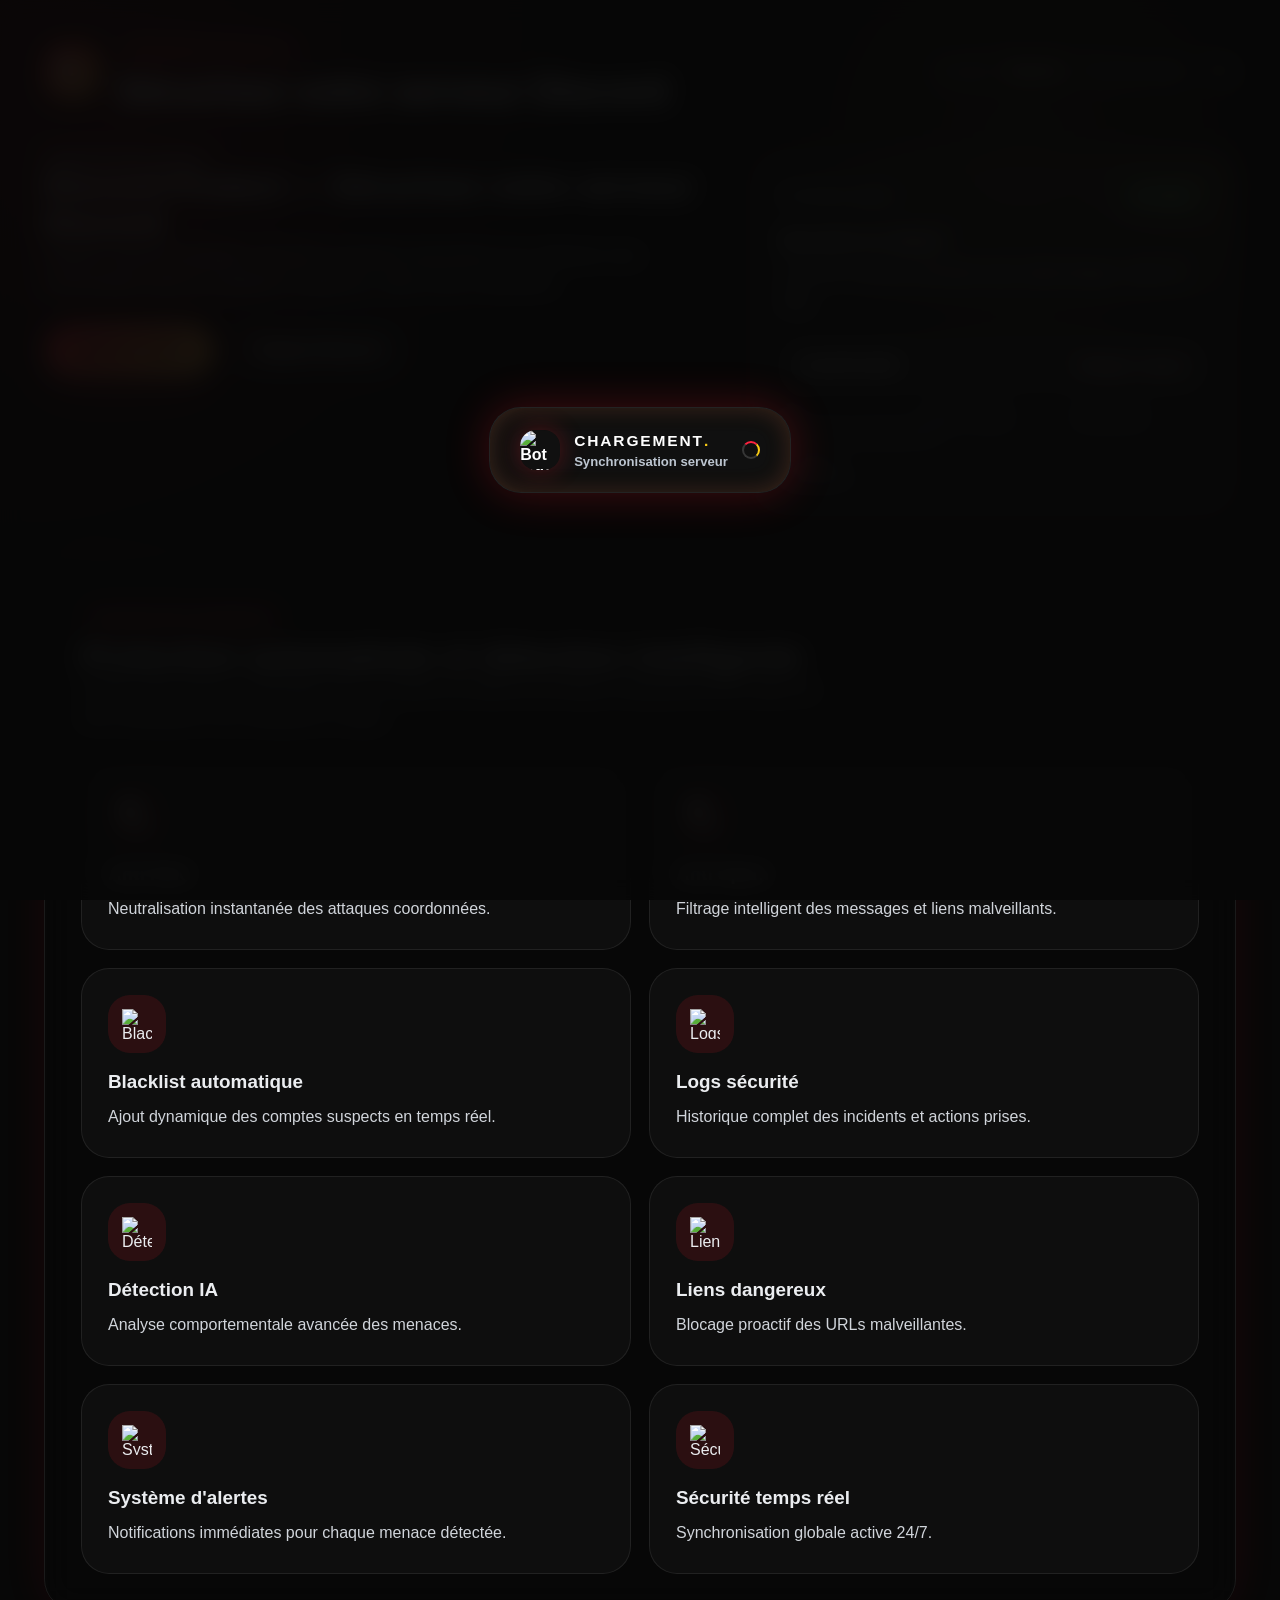
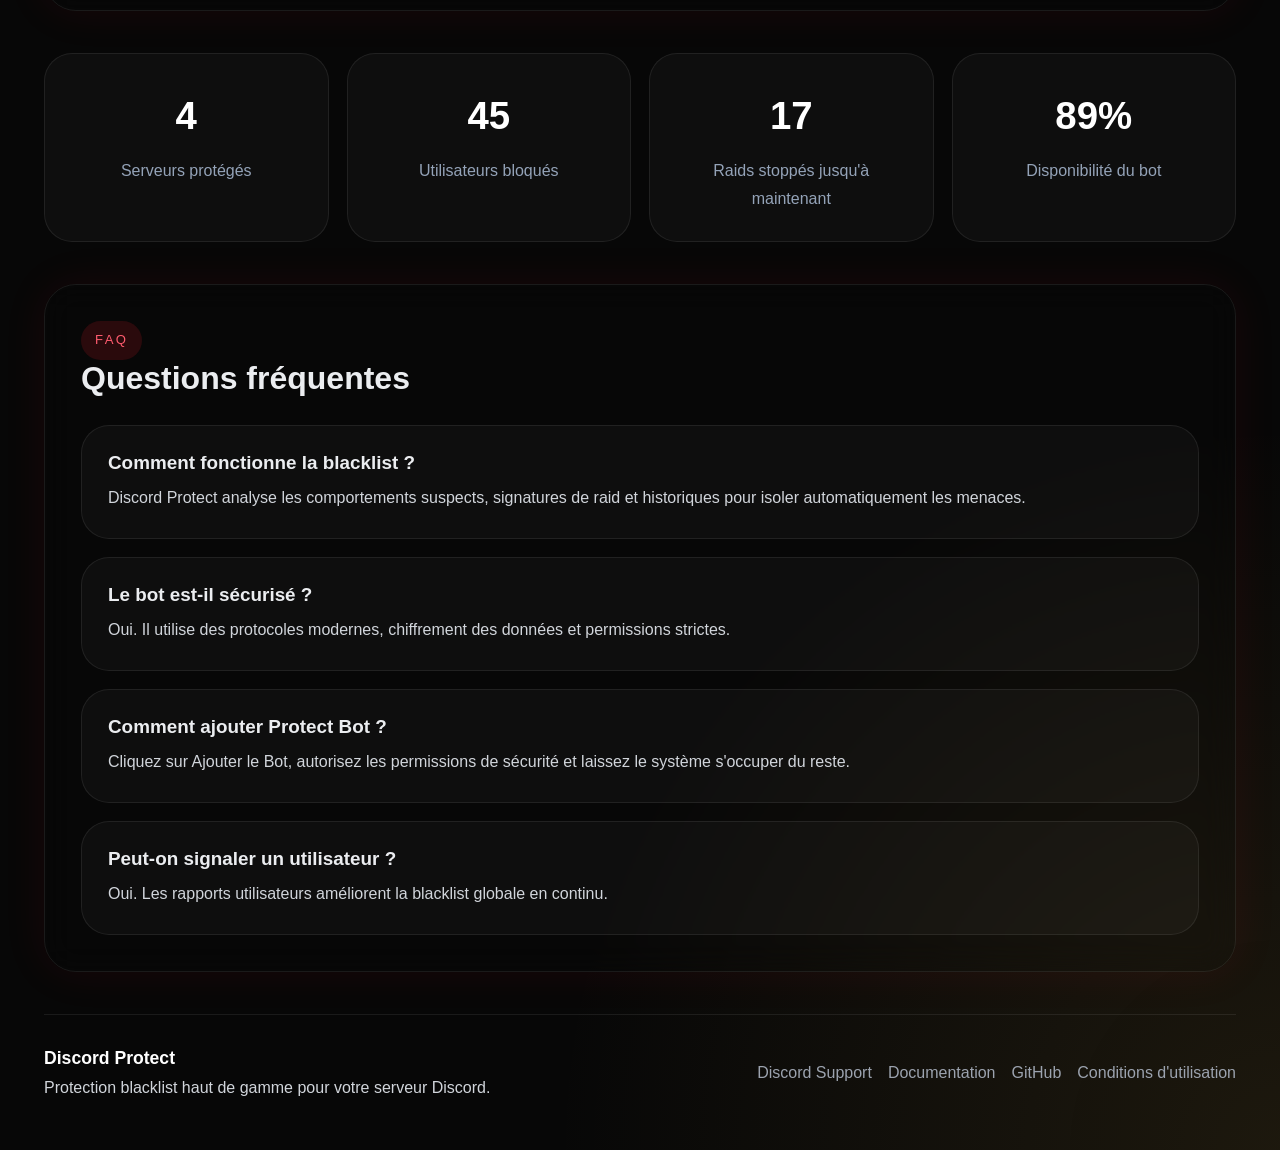
==== index.html @ 5f83d983 "Update index.html" ====
<!DOCTYPE html>
<html lang="fr">
  <head>
    <meta charset="UTF-8" />
    <meta name="viewport" content="width=device-width, initial-scale=1.0" />
    <title>Discord Protect — Sécurisez votre serveur Discord</title>
    <link rel="stylesheet" href="styles.css" />
  <meta name="description" content="Système avancé de blacklist, anti-raid et protection automatique pour défendre votre communauté contre les utilisateurs dangereux, raids et bots malveillants.">

    <!-- Embed Discord -->
    <meta property="og:title" content="Discord Protect — Sécurisez votre serveur Discord">

    <meta property="og:description" content="Système avancé de blacklist, anti-raid et protection automatique pour défendre votre communauté contre les utilisateurs dangereux, raids et bots malveillants.">

    <meta property="og:image" content="https://cdn.discordapp.com/app-icons/1486067182499790958/dffaebaec6ba3f3f93bf9853fc51e863.png?size=128">

    <meta property="og:url" content="https://bot471912-dot.github.io/discordProtect/">

    <meta property="og:type" content="website">

    <meta name="theme-color" content="#5865F2">

  </head>
  <body>
    <div class="page-loader" id="page-loader">
      <div class="loader-box">
        <div class="loader-effect"></div>
        <img src="https://cdn.discordapp.com/app-icons/1486067182499790958/dffaebaec6ba3f3f93bf9853fc51e863.png?size=128" alt="Bot logo" class="loader-logo" />
        <div class="loader-copy">
          <span class="loader-text">Chargement<span class="loader-dots">...</span></span>
          <span class="loader-subtitle">Initialisation des assets</span>
        </div>
        <span class="loader-spinner"></span>
      </div>
    </div>
    <div class="page-shell">
      <header class="site-header">
        <div class="brand">
          <div class="logo"><img src="https://cdn.discordapp.com/app-icons/1486067182499790958/dffaebaec6ba3f3f93bf9853fc51e863.png?size=128" alt="Bot icon" class="bot-logo" /></div>
          <div>
            <p class="eyebrow">Discord Protect</p>
            <h1>Sécurisez votre serveur Discord</h1>
          </div>
        </div>
        <nav class="nav-links">
          <a href="index.html">Accueil</a>
          <a href="blacklist.html" class="active">Blacklist</a>
          <a href="#features">Fonctionnalités</a>
          <a href="#faq">FAQ</a>
        </nav>
      </header>

      <main>
        <section class="hero">
          <div class="hero-copy">
            <span class="badge">Cybersécurité premium</span>
            <h2>Discord Protect — Sécurisez votre serveur Discord</h2>
            <p>Système avancé de blacklist, anti-raid et protection automatique pour défendre votre communauté contre les utilisateurs dangereux, raids et bots malveillants.</p>
            <div class="hero-actions">
              <a href="https://discord.com/oauth2/authorize?client_id=1486067182499790958&scope=applications.commands%20bot&permissions=8&redirect_uri=https%3A%2F%2Fbot471912-dot.github.io%2FdiscordProtect%2Findex&response_type=code" class="button button-primary">Ajouter le Bot</a>
              <a href="https://discord.gg/YDreV5cxR8" class="button button-secondary">Support Discord</a>
            </div>
          </div>
          <div class="hero-panel">
            <div class="panel-header">
              <span>Protection active</span>
              <span class="status online">En ligne</span>
            </div>
            <div class="panel-card">
              <h3>Blacklist en direct</h3>
              <p>Liste des menaces blockées avec statut danger, raison et date.</p>
              <div class="panel-entry">
                <span class="entry-name">DeltaPilot260</span>
                <span class="entry-status warning">Danger moyen</span>
              </div>
              <div class="panel-footer">
                <span>ID: 1447290974509469799</span>
                <span>Raid et spam</span>
                <span>16/05/2026</span>
                <span>Serveurs surveillés:1</span>
              </div>
            </div>
          </div>
        </section>

        <section id="features" class="section glass-section">
          <div class="section-header">
            <p class="eyebrow">Blacklist globale</p>
            <h2>Protection automatisée et détection intelligente</h2>
            <p>Gardez votre serveur invulnérable avec un système de défense qui bloque instantanément les raids, les bots malveillants et les utilisateurs à risque.</p>
          </div>
          <div class="feature-grid">
            <article class="feature-card">
              <div class="feature-icon"><img src="https://img.icons8.com/ios-filled/50/ffffff/shield.png" alt="Anti Raid" class="feature-icon-img" /></div>
              <h3>Anti Raid</h3>
              <p>Neutralisation instantanée des attaques coordonnées.</p>
            </article>
            <article class="feature-card">
              <div class="feature-icon"><img src="https://img.icons8.com/ios-filled/50/ffffff/cancel.png" alt="Anti Spam" class="feature-icon-img" /></div>
              <h3>Anti Spam</h3>
              <p>Filtrage intelligent des messages et liens malveillants.</p>
            </article>
            <article class="feature-card">
              <div class="feature-icon"><img src="https://img.icons8.com/ios-filled/50/ffffff/stack.png" alt="Blacklist automatique" class="feature-icon-img" /></div>
              <h3>Blacklist automatique</h3>
              <p>Ajout dynamique des comptes suspects en temps réel.</p>
            </article>
            <article class="feature-card">
              <div class="feature-icon"><img src="https://img.icons8.com/ios-filled/50/ffffff/combo-chart.png" alt="Logs sécurité" class="feature-icon-img" /></div>
              <h3>Logs sécurité</h3>
              <p>Historique complet des incidents et actions prises.</p>
            </article>
            <article class="feature-card">
              <div class="feature-icon"><img src="https://img.icons8.com/ios-filled/50/ffffff/artificial-intelligence.png" alt="Détection IA" class="feature-icon-img" /></div>
              <h3>Détection IA</h3>
              <p>Analyse comportementale avancée des menaces.</p>
            </article>
            <article class="feature-card">
              <div class="feature-icon"><img src="https://img.icons8.com/ios-filled/50/ffffff/link.png" alt="Liens dangereux" class="feature-icon-img" /></div>
              <h3>Liens dangereux</h3>
              <p>Blocage proactif des URLs malveillantes.</p>
            </article>
            <article class="feature-card">
              <div class="feature-icon"><img src="https://img.icons8.com/ios-filled/50/ffffff/alarm.png" alt="Système d'alertes" class="feature-icon-img" /></div>
              <h3>Système d'alertes</h3>
              <p>Notifications immédiates pour chaque menace détectée.</p>
            </article>
            <article class="feature-card">
              <div class="feature-icon"><img src="https://img.icons8.com/ios-filled/50/ffffff/clock.png" alt="Sécurité temps réel" class="feature-icon-img" /></div>
              <h3>Sécurité temps réel</h3>
              <p>Synchronisation globale active 24/7.</p>
            </article>
          </div>
        </section>

        <section id="stats" class="section stats-section">
          <div class="stat-card">
            <p class="stat-value">4</p>
            <p class="stat-label">Serveurs protégés</p>
          </div>
          <div class="stat-card">
            <p class="stat-value">45</p>
            <p class="stat-label">Utilisateurs bloqués</p>
          </div>
          <div class="stat-card">
            <p class="stat-value">17</p>
            <p class="stat-label">Raids stoppés jusqu'à maintenant</p>
          </div>
          <div class="stat-card">
            <p class="stat-value">89%</p>
            <p class="stat-label">Disponibilité du bot</p>
          </div>
        </section>

        <section id="faq" class="section glass-section faq-section">
          <div class="section-header">
            <p class="eyebrow">FAQ</p>
            <h2>Questions fréquentes</h2>
          </div>
          <div class="faq-grid">
            <article class="faq-card">
              <h3>Comment fonctionne la blacklist ?</h3>
              <p>Discord Protect analyse les comportements suspects, signatures de raid et historiques pour isoler automatiquement les menaces.</p>
            </article>
            <article class="faq-card">
              <h3>Le bot est-il sécurisé ?</h3>
              <p>Oui. Il utilise des protocoles modernes, chiffrement des données et permissions strictes.</p>
            </article>
            <article class="faq-card">
              <h3>Comment ajouter Protect Bot ?</h3>
              <p>Cliquez sur Ajouter le Bot, autorisez les permissions de sécurité et laissez le système s'occuper du reste.</p>
            </article>
            <article class="faq-card">
              <h3>Peut-on signaler un utilisateur ?</h3>
              <p>Oui. Les rapports utilisateurs améliorent la blacklist globale en continu.</p>
            </article>
          </div>
        </section>
      </main>

      <footer class="site-footer" id="support">
        <div>
          <p class="footer-brand">Discord Protect</p>
          <p>Protection blacklist haut de gamme pour votre serveur Discord.</p>
        </div>
        <div class="footer-links">
          <a href="#">Discord Support</a>
          <a href="#">Documentation</a>
          <a href="#">GitHub</a>
          <a href="#">Conditions d'utilisation</a>
        </div>
      </footer>
    </div>
    <script src="scripts.js"></script>
  </body>
</html>
---- styles.css ----
:root {
  color-scheme: dark;
  font-family: 'Inter', sans-serif;
  background: #070707;
  color: #ebedf0;
}

* {
  box-sizing: border-box;
}

html {
  scroll-behavior: smooth;
}

body {
  margin: 0;
  min-height: 100vh;
  background: radial-gradient(circle at top left, rgba(255, 31, 46, 0.16), transparent 20%), radial-gradient(circle at bottom right, rgba(225, 180, 75, 0.1), transparent 24%), #070707;
}

.page-loader {
  position: fixed;
  inset: 0;
  display: flex;
  align-items: center;
  justify-content: center;
  background: rgba(7, 7, 7, 0.92);
  backdrop-filter: blur(12px);
  z-index: 1000;
  opacity: 1;
  transition: opacity 0.3s ease;
}

.captcha-overlay {
  position: fixed;
  inset: 0;
  background: rgba(0, 0, 0, 0.7);
  display: none;
  align-items: center;
  justify-content: center;
  z-index: 1100;
}

.captcha-overlay.active {
  display: flex;
}

.captcha-box {
  width: min(92vw, 440px);
  background: rgba(10, 10, 12, 0.96);
  border: 1px solid rgba(255, 255, 255, 0.12);
  box-shadow: 0 0 80px rgba(255, 31, 46, 0.18);
  border-radius: 28px;
  padding: 28px;
  text-align: center;
}

.captcha-title {
  font-size: 1.3rem;
  font-weight: 800;
  margin-bottom: 12px;
  color: #ffffff;
}

.captcha-box p {
  color: #cbd5e1;
  margin-bottom: 24px;
}

.captcha-challenge {
  margin: 18px 0 16px;
  color: #e5e7eb;
  font-size: 1rem;
  line-height: 1.6;
  text-align: left;
}

.captcha-image-grid {
  display: grid;
  grid-template-columns: repeat(5, minmax(50px, 1fr));
  gap: 12px;
  margin-bottom: 20px;
}

.captcha-image-cell {
  min-height: 68px;
  border-radius: 18px;
  display: grid;
  place-items: center;
  background: radial-gradient(circle at top left, rgba(255, 255, 255, 0.14), rgba(255, 255, 255, 0.03));
  border: 1px solid rgba(255, 255, 255, 0.12);
  box-shadow: inset 0 0 18px rgba(255, 255, 255, 0.04), 0 14px 38px rgba(0, 0, 0, 0.18);
}

.captcha-digit-image {
  width: 68px;
  height: 68px;
  object-fit: contain;
  border-radius: 16px;
}

.captcha-input-row {
  display: grid;
  gap: 12px;
  margin-bottom: 16px;
}

#captcha-input {
  width: 100%;
  padding: 14px 16px;
  border-radius: 14px;
  border: 1px solid rgba(255, 255, 255, 0.16);
  background: rgba(255, 255, 255, 0.05);
  color: #ffffff;
  font-size: 0.96rem;
  outline: none;
  transition: border-color 0.2s ease, box-shadow 0.2s ease;
}

#captcha-input:focus {
  border-color: #ff223f;
  box-shadow: 0 0 0 4px rgba(255, 34, 63, 0.12);
}

.captcha-input-error {
  border-color: #ff4d6d !important;
}

.captcha-refresh {
  width: 100%;
  padding: 12px 16px;
  font-size: 0.95rem;
}

.captcha-error {
  display: none;
  color: #ffbaba;
  font-size: 0.92rem;
  margin-bottom: 10px;
  min-height: 20px;
}

.captcha-error.visible {
  display: block;
}

#captcha-submit,
#captcha-cancel {
  width: 100%;
  margin-top: 10px;
}

.page-loader.fade-out {
  opacity: 0;
  pointer-events: none;
}

.loader-box {
  position: relative;
  display: inline-flex;
  align-items: center;
  gap: 14px;
  padding: 22px 30px;
  border-radius: 32px;
  background: rgba(18, 18, 18, 0.94);
  border: 1px solid rgba(255, 255, 255, 0.08);
  box-shadow: 0 0 45px rgba(255, 31, 46, 0.24), inset 0 0 25px rgba(255, 31, 46, 0.08);
  color: #ffffff;
  font-weight: 700;
  overflow: hidden;
}

.loader-effect {
  position: absolute;
  inset: -6px;
  border-radius: 36px;
  box-shadow: 0 0 90px rgba(255, 31, 46, 0.25), inset 0 0 30px rgba(225, 180, 75, 0.18);
  animation: glowPulse 2.8s ease-in-out infinite;
}

.loader-logo {
  width: 40px;
  height: 40px;
  border-radius: 16px;
  object-fit: cover;
  box-shadow: 0 0 24px rgba(255, 31, 46, 0.28);
  position: relative;
  z-index: 1;
}

.loader-copy {
  display: flex;
  flex-direction: column;
  gap: 4px;
  position: relative;
  z-index: 1;
}

.loader-text {
  font-size: 0.97rem;
  letter-spacing: 0.12em;
  text-transform: uppercase;
}

.loader-dots {
  color: #facc15;
  font-weight: 800;
}

.loader-subtitle {
  font-size: 0.82rem;
  color: #cbd5e1;
  opacity: 0.92;
}

.loader-spinner {
  width: 18px;
  height: 18px;
  border: 2px solid rgba(255, 255, 255, 0.16);
  border-top-color: #ff223f;
  border-right-color: #facc15;
  border-radius: 50%;
  animation: spin 1s linear infinite;
  position: relative;
  z-index: 1;
}

@keyframes glowPulse {
  0%, 100% {
    transform: scale(1);
    opacity: 0.9;
  }
  50% {
    transform: scale(1.03);
    opacity: 1;
  }
}

@keyframes spin {
  to {
    transform: rotate(360deg);
  }
}

body::before {
  content: '';
  position: fixed;
  inset: 0;
  background-image: radial-gradient(circle at 10% 20%, rgba(255, 31, 46, 0.15), transparent 18%), radial-gradient(circle at 80% 15%, rgba(225, 180, 75, 0.12), transparent 20%);
  pointer-events: none;
}

.page-shell {
  position: relative;
  z-index: 1;
  max-width: 1240px;
  margin: 0 auto;
  padding: 32px 24px 48px;
}

.page-shell.locked {
  visibility: hidden;
  opacity: 0;
  pointer-events: none;
}

.site-header,
.site-footer {
  display: flex;
  flex-wrap: wrap;
  align-items: center;
  justify-content: space-between;
  gap: 18px;
}

.site-header {
  margin-bottom: 40px;
}

.brand {
  display: flex;
  align-items: center;
  gap: 16px;
}

.logo {
  width: 56px;
  height: 56px;
  border-radius: 22px;
  display: grid;
  place-items: center;
  background: linear-gradient(135deg, rgba(255, 31, 46, 0.9), rgba(225, 180, 75, 0.9));
}

.bot-logo {
  width: 30px;
  height: 30px;
}

.eyebrow {
  display: inline-flex;
  padding: 8px 14px;
  border-radius: 999px;
  background: rgba(255, 31, 46, 0.14);
  color: #ff5c6f;
  font-size: 0.82rem;
  letter-spacing: 0.18em;
  text-transform: uppercase;
}

h1,
h2,
h3,
p {
  margin: 0;
}

h1 {
  font-size: clamp(2rem, 3vw, 3.6rem);
  line-height: 1.02;
  letter-spacing: -0.03em;
}

h2 {
  font-size: clamp(1.8rem, 2.5vw, 2.8rem);
}

p {
  color: #d1d5db;
  line-height: 1.75;
}

.nav-links {
  display: flex;
  flex-wrap: wrap;
  gap: 16px;
  align-items: center;
}

.nav-links a {
  color: #9ca3af;
  text-decoration: none;
  transition: color 0.2s ease;
}

.nav-links a:hover,
.nav-links a.active {
  color: #ffffff;
}

.hero {
  display: grid;
  grid-template-columns: 1.4fr 1fr;
  gap: 28px;
  align-items: start;
  margin-bottom: 48px;
}

.hero-copy p {
  max-width: 620px;
}

.hero-actions {
  display: flex;
  flex-wrap: wrap;
  gap: 16px;
  margin-top: 26px;
}

.button {
  display: inline-flex;
  align-items: center;
  justify-content: center;
  min-width: 170px;
  padding: 16px 24px;
  border-radius: 999px;
  font-weight: 700;
  text-decoration: none;
  transition: transform 0.2s ease, box-shadow 0.2s ease, background-color 0.2s ease;
}

.button:hover {
  transform: translateY(-2px);
}

.button-primary {
  background: linear-gradient(135deg, #ff223f, #e1b44b);
  color: #070707;
  box-shadow: 0 20px 40px rgba(255, 31, 46, 0.22);
}

.button-secondary {
  border: 1px solid rgba(255, 255, 255, 0.14);
  background: rgba(255, 255, 255, 0.05);
  color: #ffffff;
}

.hero-panel {
  background: rgba(255, 255, 255, 0.05);
  border: 1px solid rgba(255, 31, 46, 0.22);
  border-radius: 32px;
  padding: 28px;
  backdrop-filter: blur(14px);
  position: relative;
  overflow: hidden;
}

.hero-panel::before {
  content: '';
  position: absolute;
  inset: 0;
  background: radial-gradient(circle at top right, rgba(225, 180, 75, 0.15), transparent 28%);
  pointer-events: none;
}

.panel-header {
  display: flex;
  justify-content: space-between;
  align-items: center;
  color: #cbd5e1;
  margin-bottom: 18px;
  font-size: 0.95rem;
}

.status {
  padding: 8px 14px;
  border-radius: 999px;
  font-weight: 700;
}

.status.online {
  background: rgba(34, 197, 94, 0.18);
  color: #a7f3d0;
}

.panel-card {
  position: relative;
  z-index: 1;
}

.panel-card h3 {
  font-size: 1.2rem;
  margin-bottom: 8px;
}

.panel-card p {
  margin-bottom: 22px;
}

.panel-entry {
  display: flex;
  justify-content: space-between;
  align-items: center;
  gap: 12px;
  background: rgba(255, 255, 255, 0.04);
  border: 1px solid rgba(255, 255, 255, 0.08);
  border-radius: 24px;
  padding: 18px;
  margin-bottom: 16px;
}

.entry-name {
  font-weight: 700;
  color: #fff;
}

.entry-status {
  color: #ffccd5;
  font-weight: 700;
}

.entry-status.danger {
  color: #ff4d6d;
}

.panel-footer {
  display: grid;
  grid-template-columns: repeat(3, minmax(0, 1fr));
  gap: 12px;
  font-size: 0.92rem;
  color: #9ca3af;
}

.section {
  margin-bottom: 42px;
}

.refresh-row {
  display: flex;
  flex-wrap: wrap;
  align-items: center;
  justify-content: space-between;
  gap: 14px;
  margin-top: 18px;
  margin-bottom: 22px;
}

.refresh-button {
  display: inline-flex;
  align-items: center;
  gap: 10px;
  padding: 12px 20px;
  border-radius: 999px;
  border: 1px solid rgba(255, 255, 255, 0.14);
  background: rgba(255, 255, 255, 0.06);
  color: #ffffff;
  font-weight: 700;
  cursor: pointer;
  transition: transform 0.2s ease, border-color 0.2s ease, box-shadow 0.2s ease;
}

.refresh-button:hover {
  transform: translateY(-2px);
  border-color: rgba(255, 31, 46, 0.45);
  box-shadow: 0 16px 38px rgba(255, 31, 46, 0.14);
}

.refresh-icon {
  width: 18px;
  height: 18px;
  border: 2px solid transparent;
  border-top-color: #ff223f;
  border-right-color: #facc15;
  border-radius: 50%;
  animation: spin 1.2s linear infinite;
}

.update-meta {
  color: #cbd5e1;
  font-size: 0.94rem;
}

.row-removing {
  background: rgba(255, 31, 46, 0.08);
}

.trace-hidden {
  opacity: 0;
  transform: translateX(-12px);
  transition: opacity 0.3s ease, transform 0.3s ease;
}

@keyframes spin {
  to {
    transform: rotate(360deg);
  }
}

.glass-section {
  border: 1px solid rgba(255, 255, 255, 0.08);
  box-shadow: 0 0 45px rgba(255, 31, 46, 0.08);
  border-radius: 32px;
  padding: 36px;
  backdrop-filter: blur(16px);
}

.section-header {
  max-width: 760px;
  margin-bottom: 28px;
}

.feature-grid,
.faq-grid {
  display: grid;
  gap: 18px;
}

.feature-grid {
  grid-template-columns: repeat(2, minmax(0, 1fr));
}

.feature-card,
.faq-card {
  background: rgba(255, 255, 255, 0.03);
  border: 1px solid rgba(255, 255, 255, 0.08);
  border-radius: 28px;
  padding: 26px;
  transition: transform 0.2s ease, border-color 0.2s ease;
}

.feature-card:hover,
.faq-card:hover {
  transform: translateY(-4px);
  border-color: rgba(255, 31, 46, 0.4);
}

.feature-icon {
  width: 58px;
  height: 58px;
  border-radius: 22px;
  display: grid;
  place-items: center;
  margin-bottom: 18px;
  background: rgba(255, 31, 46, 0.12);
}

.feature-icon-img {
  width: 30px;
  height: 30px;
}

.feature-card h3,
.faq-card h3 {
  font-size: 1.18rem;
  margin-bottom: 10px;
}

.stats-section {
  display: grid;
  grid-template-columns: repeat(4, minmax(0, 1fr));
  gap: 18px;
}

.stat-card {
  background: rgba(255, 255, 255, 0.03);
  border: 1px solid rgba(255, 255, 255, 0.08);
  border-radius: 28px;
  padding: 28px;
  text-align: center;
}

.stat-value {
  font-size: 2.4rem;
  font-weight: 800;
  margin-bottom: 8px;
  color: #fff;
}

.stat-label {
  color: #94a3b8;
}

.table-shell {
  overflow-x: auto;
  border-radius: 28px;
  box-shadow: inset 0 0 0 1px rgba(255, 255, 255, 0.05);
}

table {
  width: 100%;
  border-collapse: collapse;
  min-width: 720px;
}

thead th {
  padding: 18px 16px;
  text-align: left;
  color: #cbd5e1;
  font-size: 0.9rem;
  border-bottom: 1px solid rgba(255, 255, 255, 0.08);
}

tbody tr {
  transition: background-color 0.2s ease;
}

tbody tr:hover {
  background: rgba(255, 255, 255, 0.04);
}

tbody td {
  padding: 18px 16px;
  color: #d9e2ec;
}

td.danger {
  color: #ff6b81;
  font-weight: 700;
}

td.blocked {
  color: #facc15;
  font-weight: 700;
}

td.warning {
  color: #38bdf8;
  font-weight: 700;
}

.site-footer {
  border-top: 1px solid rgba(255, 255, 255, 0.08);
  padding-top: 28px;
}

.footer-brand {
  font-weight: 700;
  font-size: 1.1rem;
  color: #fff;
}

.footer-links {
  display: flex;
  flex-wrap: wrap;
  gap: 16px;
}

.footer-links a {
  color: #9ca3af;
  text-decoration: none;
}

.footer-links a:hover {
  color: #fff;
}

@media (max-width: 992px) {
  .hero {
    grid-template-columns: 1fr;
  }

  .stats-section {
    grid-template-columns: 1fr 1fr;
  }
}

@media (max-width: 720px) {
  .page-shell {
    padding: 24px 16px 32px;
  }

  .nav-links {
    justify-content: flex-start;
  }

  .hero-actions {
    flex-direction: column;
  }

  .feature-grid,
  .faq-grid,
  .stats-section {
    grid-template-columns: 1fr;
  }

  .panel-footer,
  .hero-panel {
    display: block;
  }

  .panel-footer {
    grid-template-columns: 1fr;
  }
}
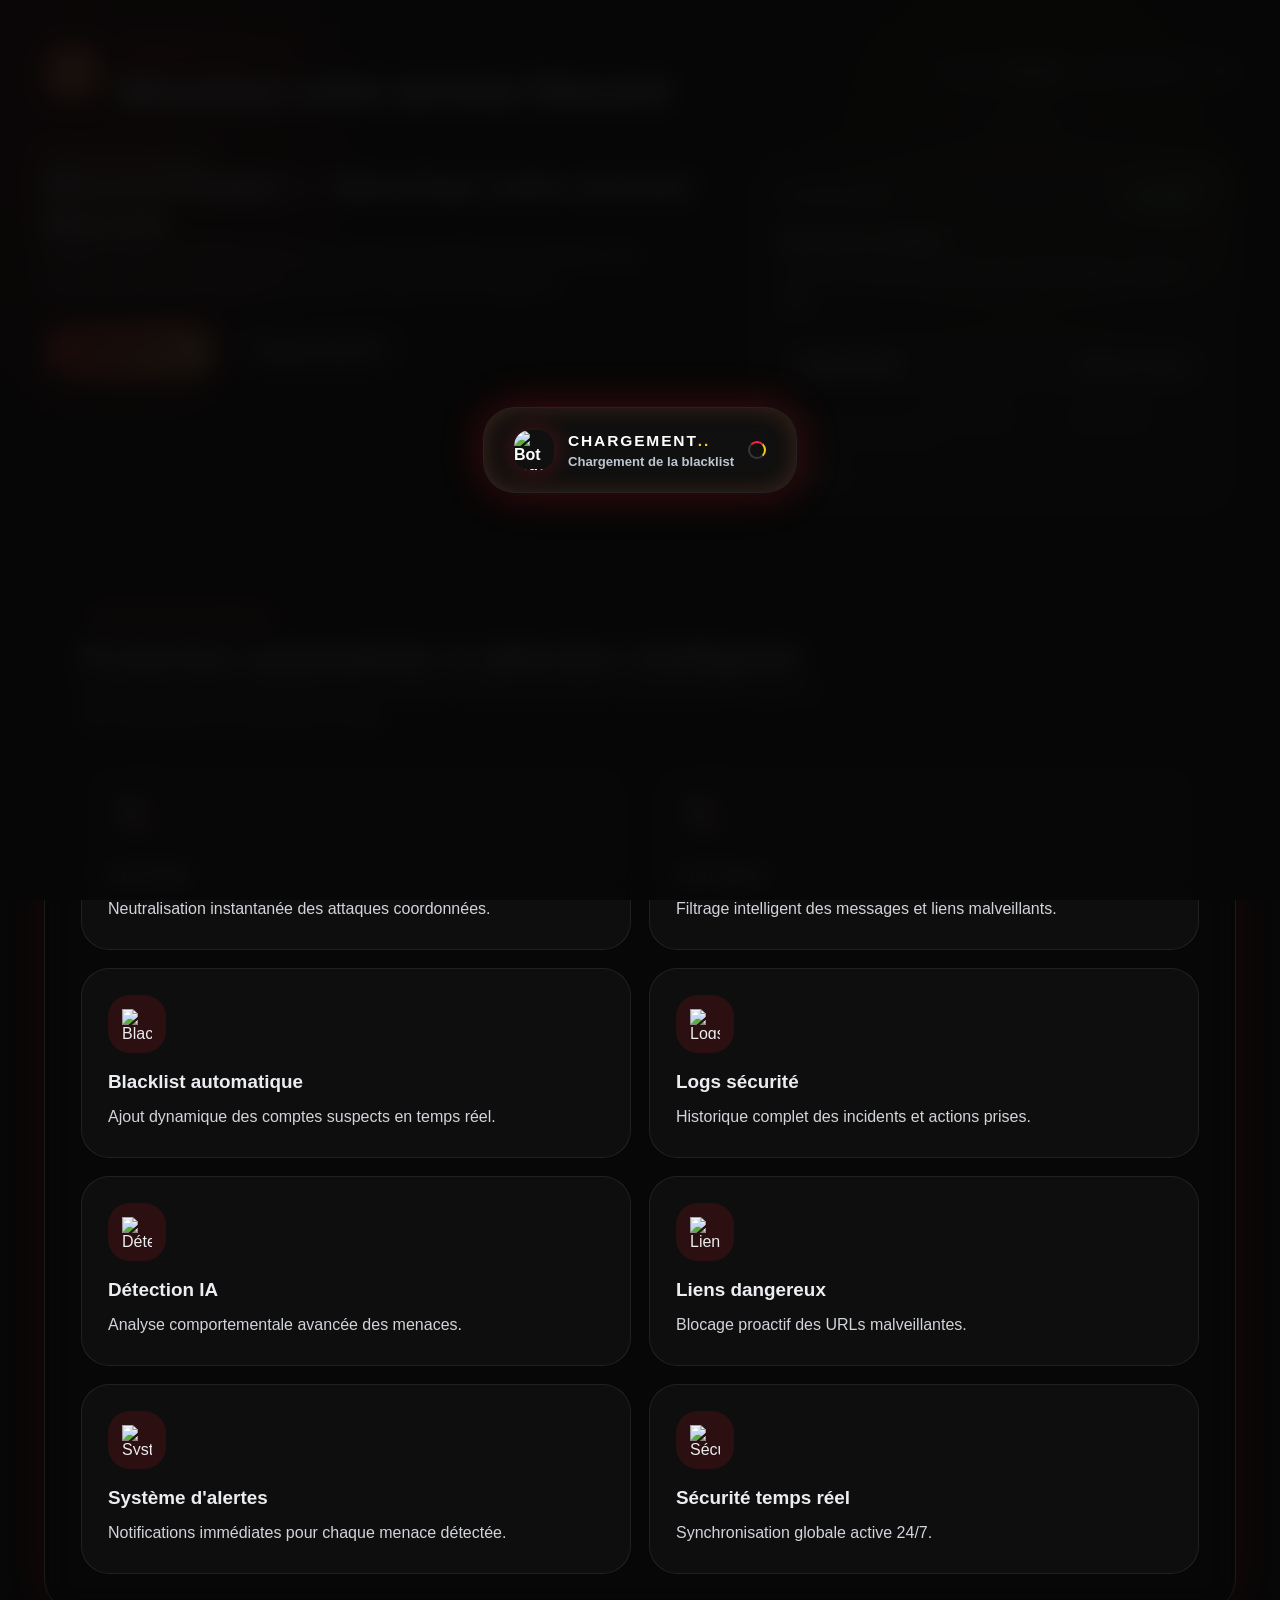
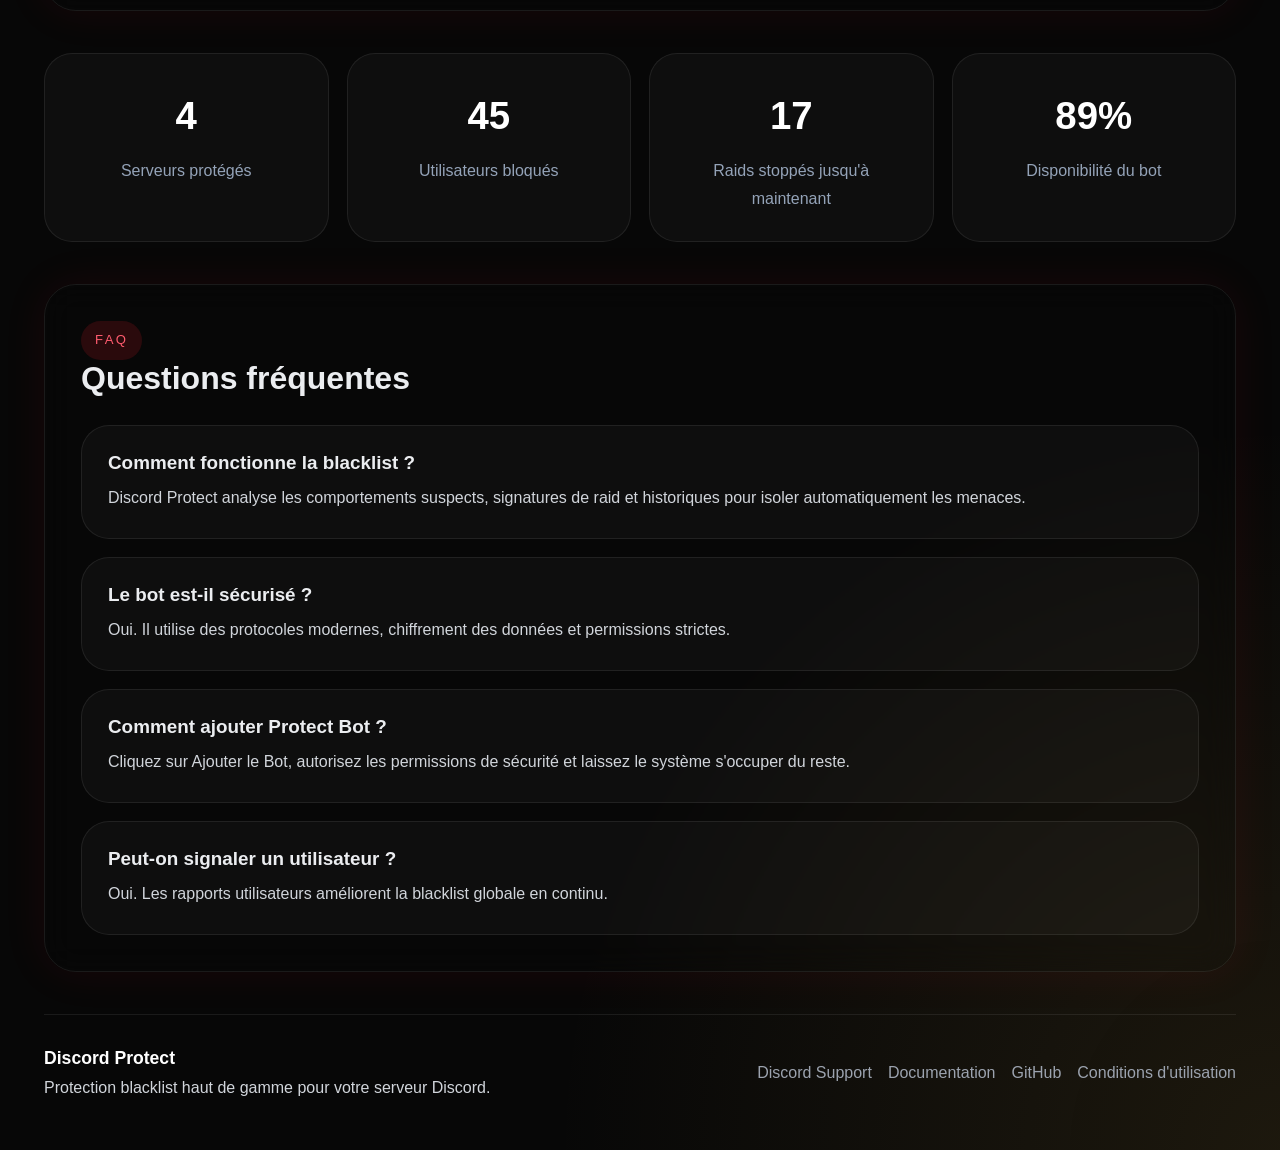
==== commit 126313d1: "Update index.html" ====
--- a/index.html
+++ b/index.html
@@ -187,7 +187,7 @@
           <a href="#">Discord Support</a>
           <a href="#">Documentation</a>
           <a href="#">GitHub</a>
-          <a href="#">Conditions d'utilisation</a>
+          <a href="./Conditions d'utilisation.html">Conditions d'utilisation</a>
         </div>
       </footer>
     </div>
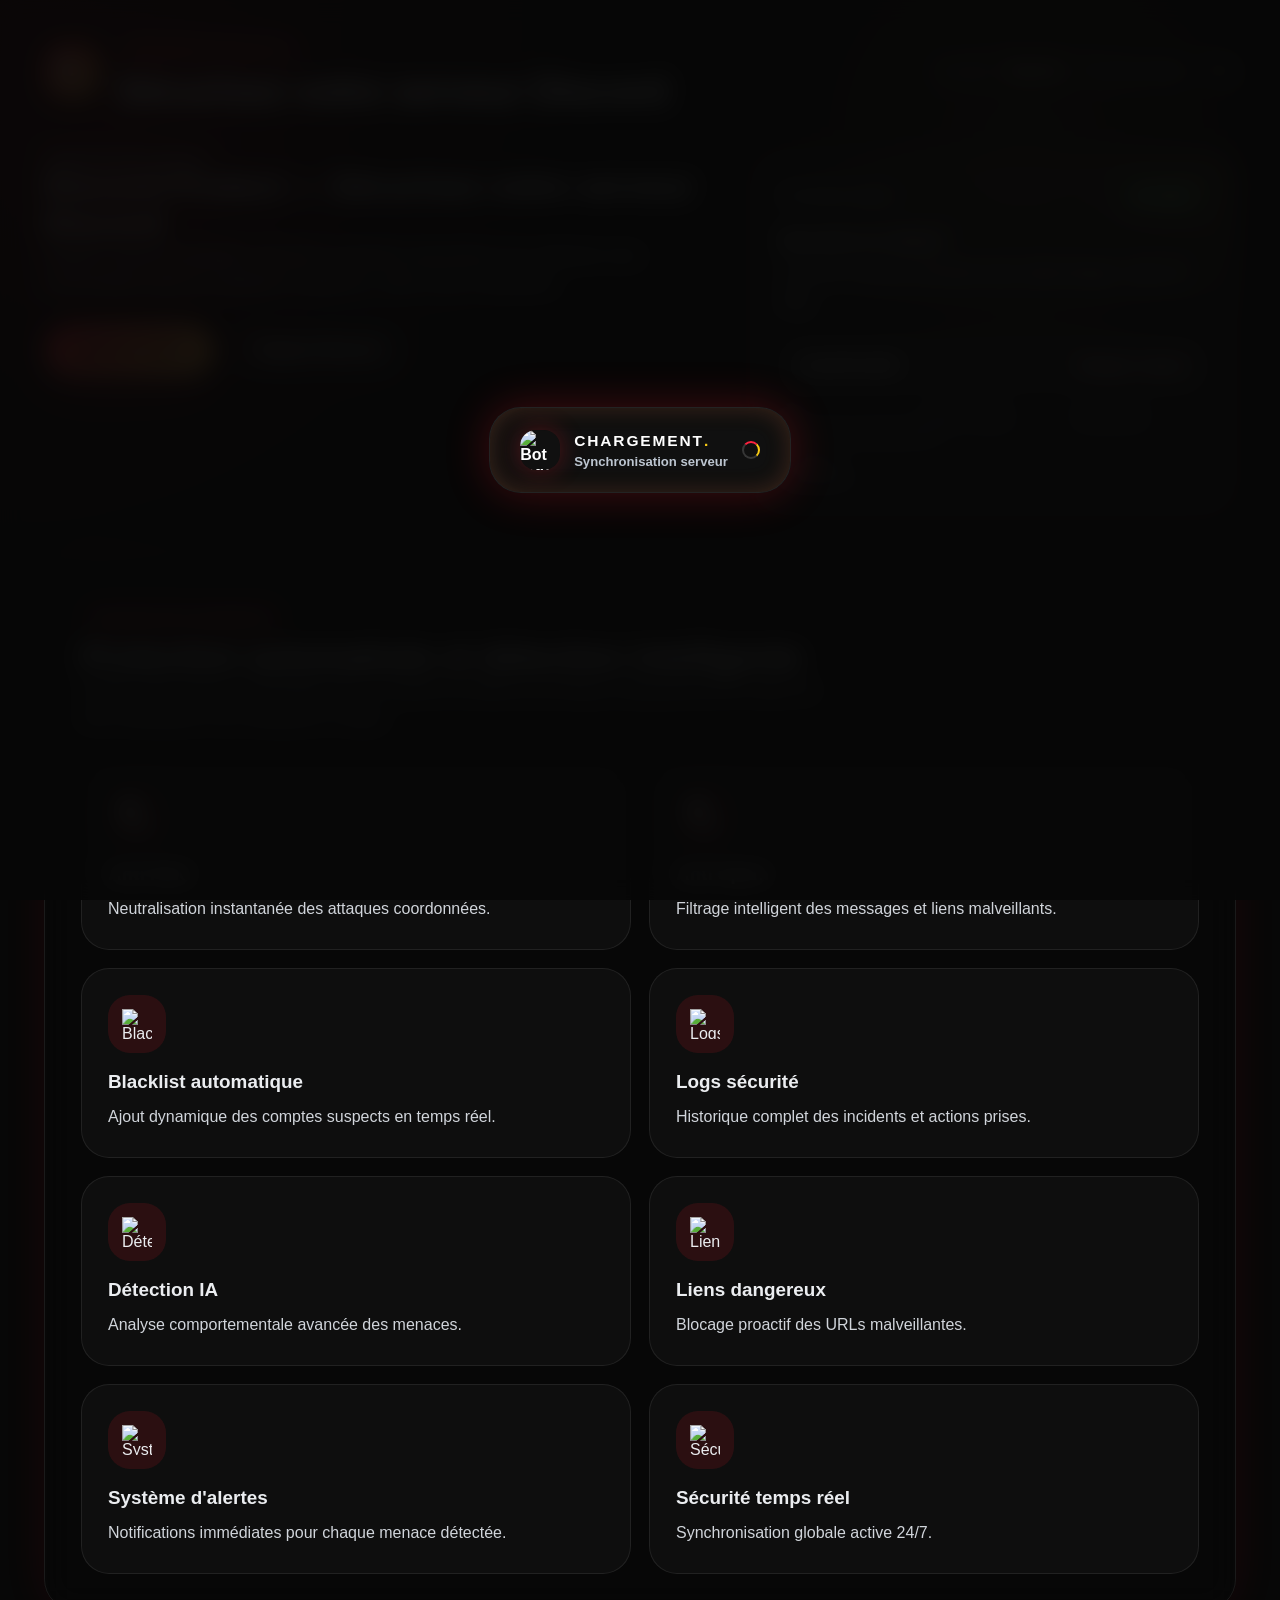
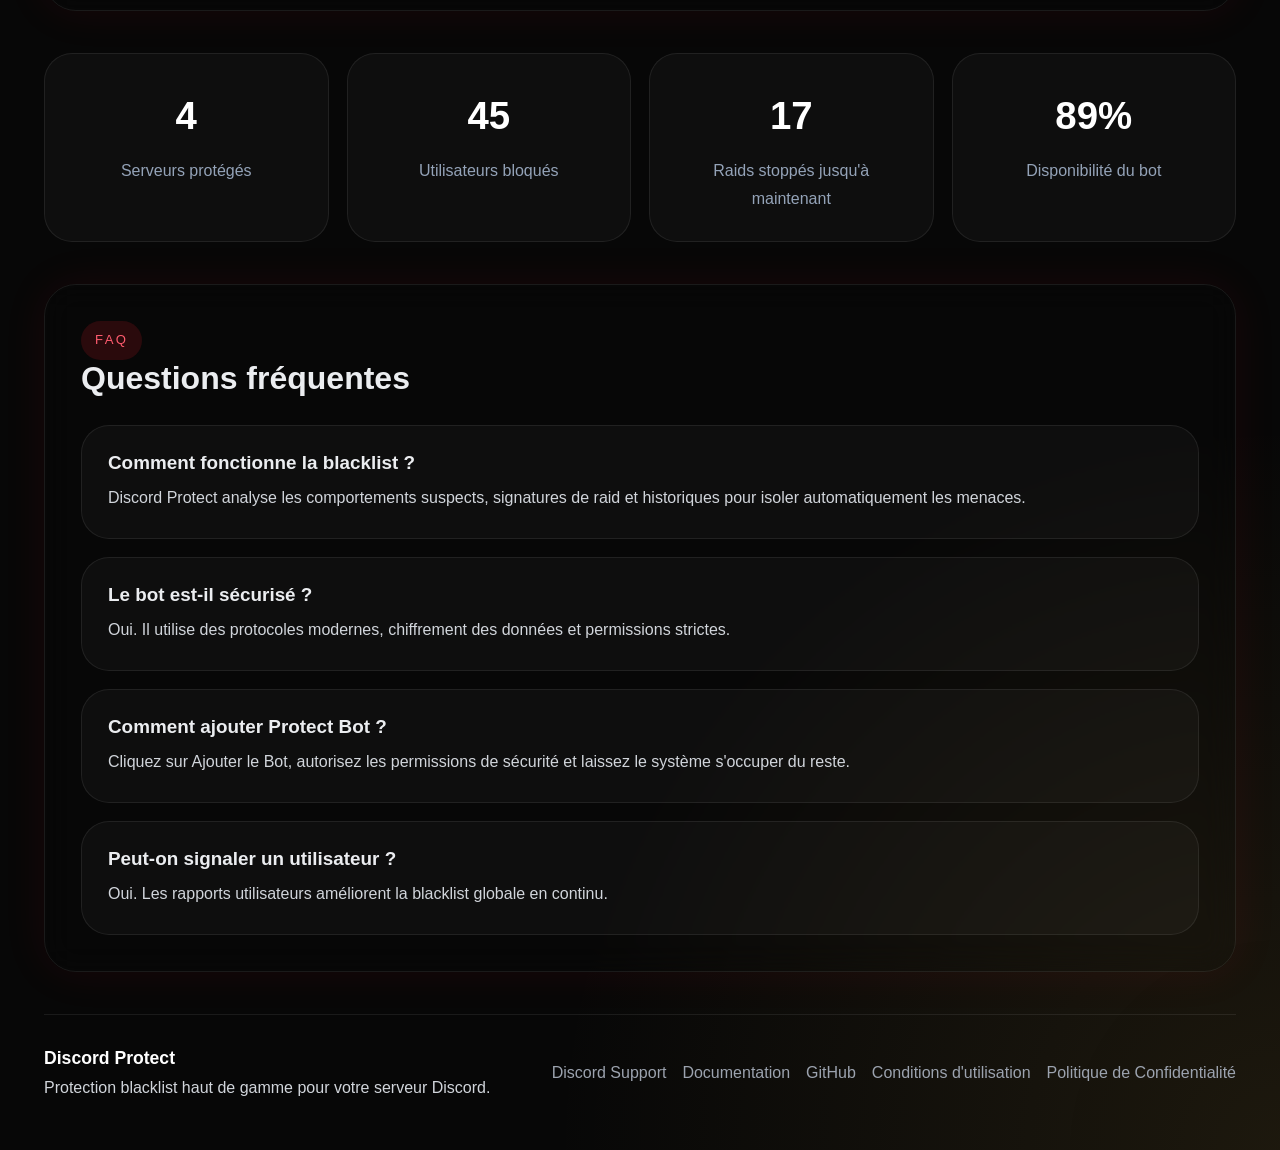
==== commit fd0f3796: "Update index.html" ====
--- a/index.html
+++ b/index.html
@@ -188,6 +188,7 @@
           <a href="#">Documentation</a>
           <a href="#">GitHub</a>
           <a href="./Conditions d'utilisation.html">Conditions d'utilisation</a>
+          <a href="./Politique de Confidentialité.html">Politique de Confidentialité</a>
         </div>
       </footer>
     </div>
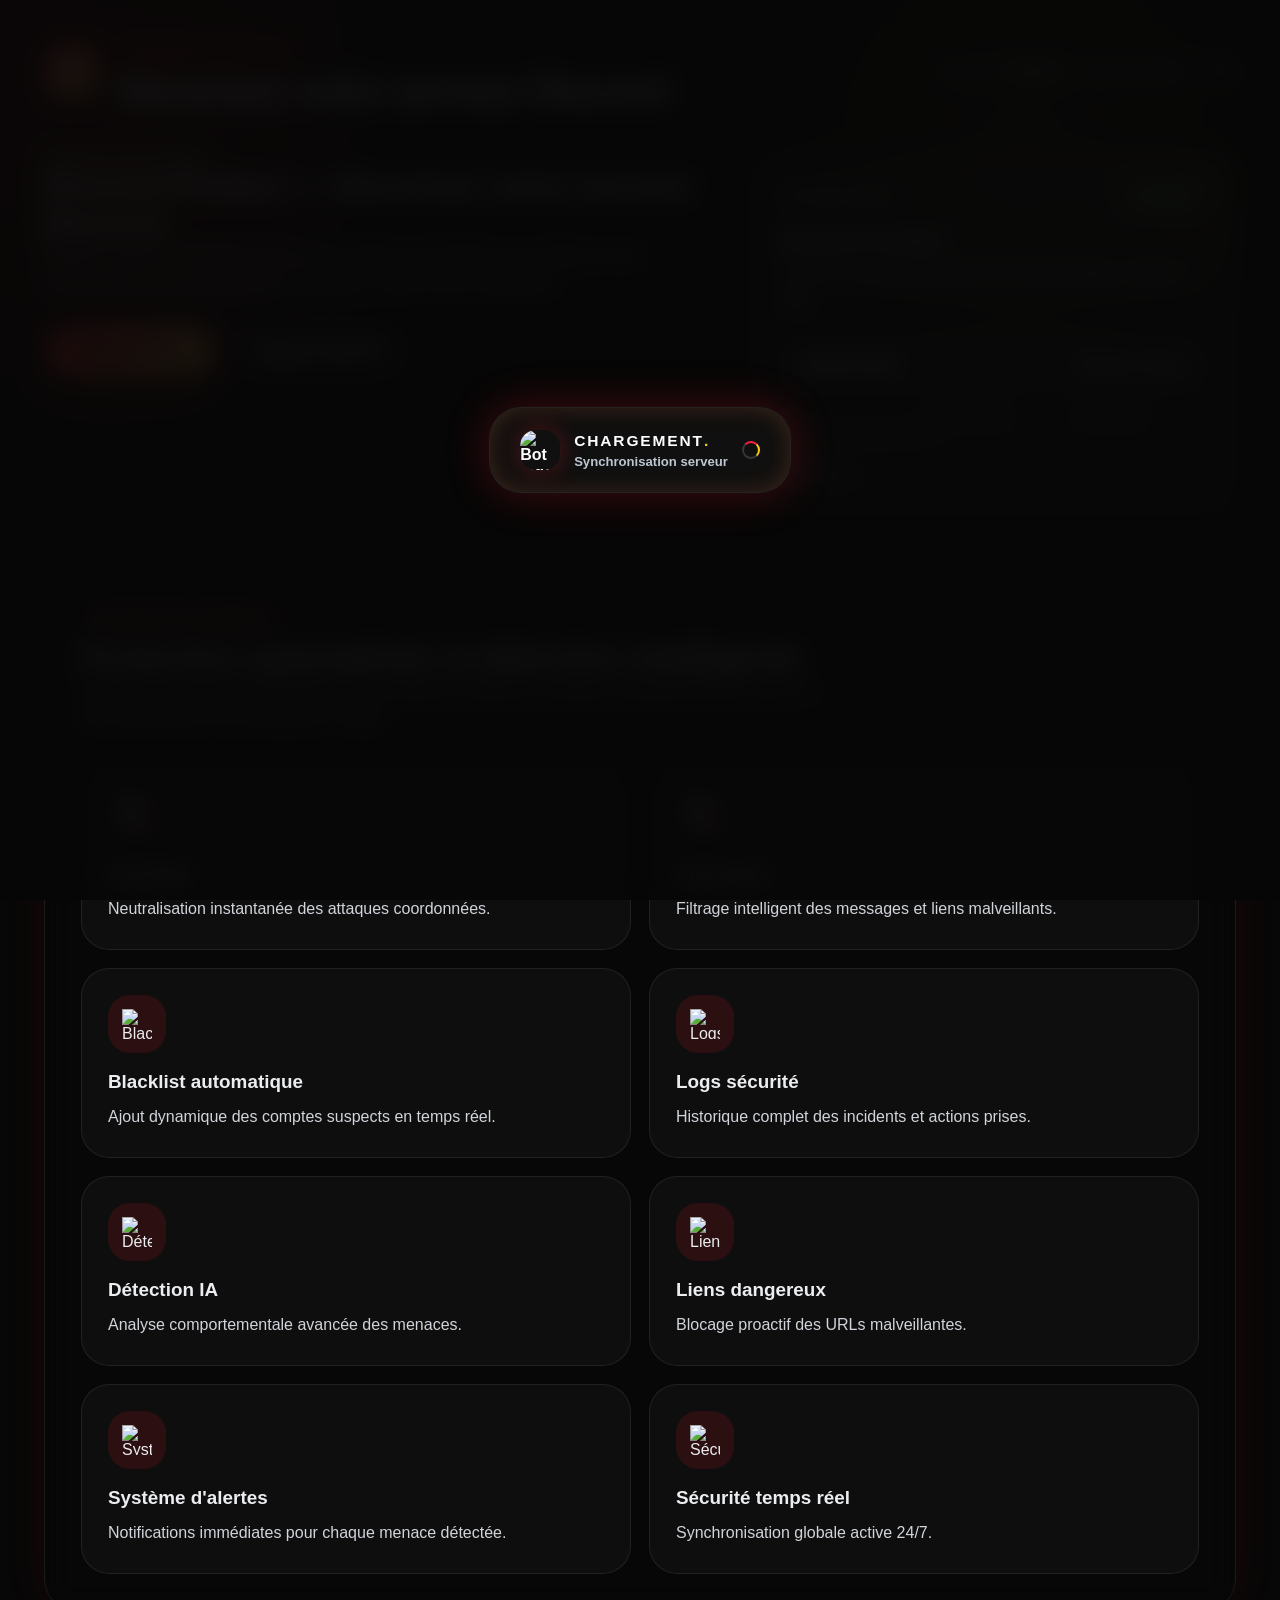
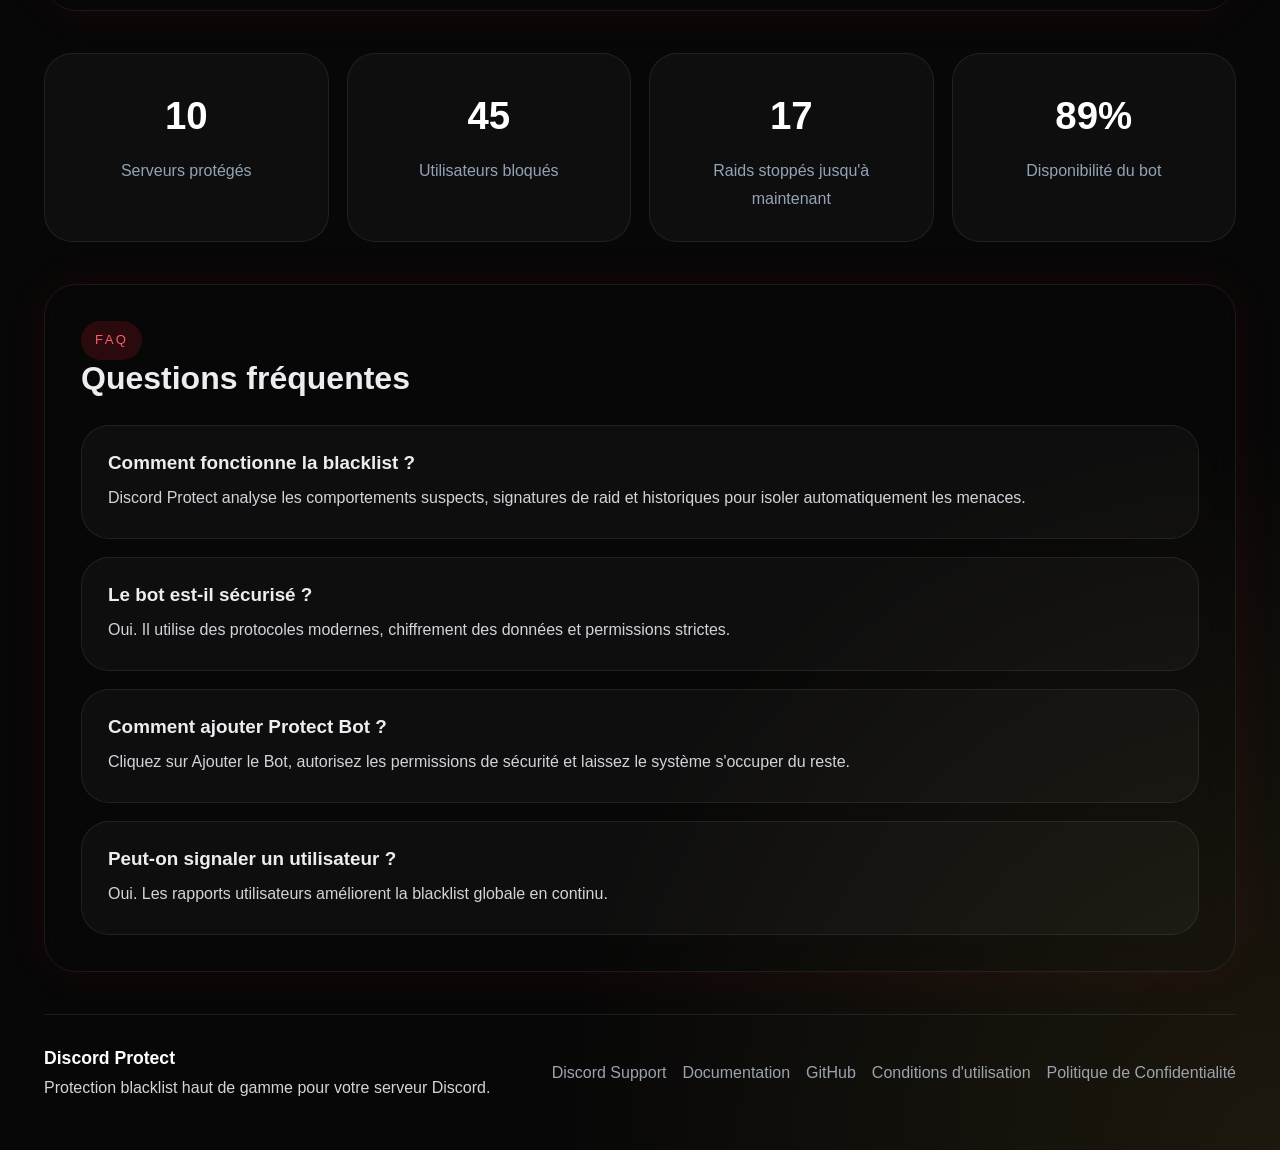
==== commit 9ede6917: "Update index.html" ====
--- a/index.html
+++ b/index.html
@@ -12,7 +12,7 @@
 
     <meta property="og:description" content="Système avancé de blacklist, anti-raid et protection automatique pour défendre votre communauté contre les utilisateurs dangereux, raids et bots malveillants.">
 
-    <meta property="og:image" content="https://cdn.discordapp.com/app-icons/1486067182499790958/dffaebaec6ba3f3f93bf9853fc51e863.png?size=128">
+    <meta property="og:image" content="https://github.com/bot471912-dot/discordProtect/raw/refs/heads/main/icone">
 
     <meta property="og:url" content="https://bot471912-dot.github.io/discordProtect/">
 
@@ -25,7 +25,7 @@
     <div class="page-loader" id="page-loader">
       <div class="loader-box">
         <div class="loader-effect"></div>
-        <img src="https://cdn.discordapp.com/app-icons/1486067182499790958/dffaebaec6ba3f3f93bf9853fc51e863.png?size=128" alt="Bot logo" class="loader-logo" />
+        <img src="https://github.com/bot471912-dot/discordProtect/raw/refs/heads/main/icone" alt="Bot logo" class="loader-logo" />
         <div class="loader-copy">
           <span class="loader-text">Chargement<span class="loader-dots">...</span></span>
           <span class="loader-subtitle">Initialisation des assets</span>
@@ -36,7 +36,7 @@
     <div class="page-shell">
       <header class="site-header">
         <div class="brand">
-          <div class="logo"><img src="https://cdn.discordapp.com/app-icons/1486067182499790958/dffaebaec6ba3f3f93bf9853fc51e863.png?size=128" alt="Bot icon" class="bot-logo" /></div>
+          <div class="logo"><img src="https://github.com/bot471912-dot/discordProtect/raw/refs/heads/main/icone" alt="Bot icon" class="bot-logo" /></div>
           <div>
             <p class="eyebrow">Discord Protect</p>
             <h1>Sécurisez votre serveur Discord</h1>
@@ -77,7 +77,7 @@
                 <span>ID: 1447290974509469799</span>
                 <span>Raid et spam</span>
                 <span>16/05/2026</span>
-                <span>Serveurs surveillés:1</span>
+                <span>Serveurs surveillés:10</span>
               </div>
             </div>
           </div>
@@ -135,7 +135,7 @@
 
         <section id="stats" class="section stats-section">
           <div class="stat-card">
-            <p class="stat-value">4</p>
+            <p class="stat-value">10</p>
             <p class="stat-label">Serveurs protégés</p>
           </div>
           <div class="stat-card">
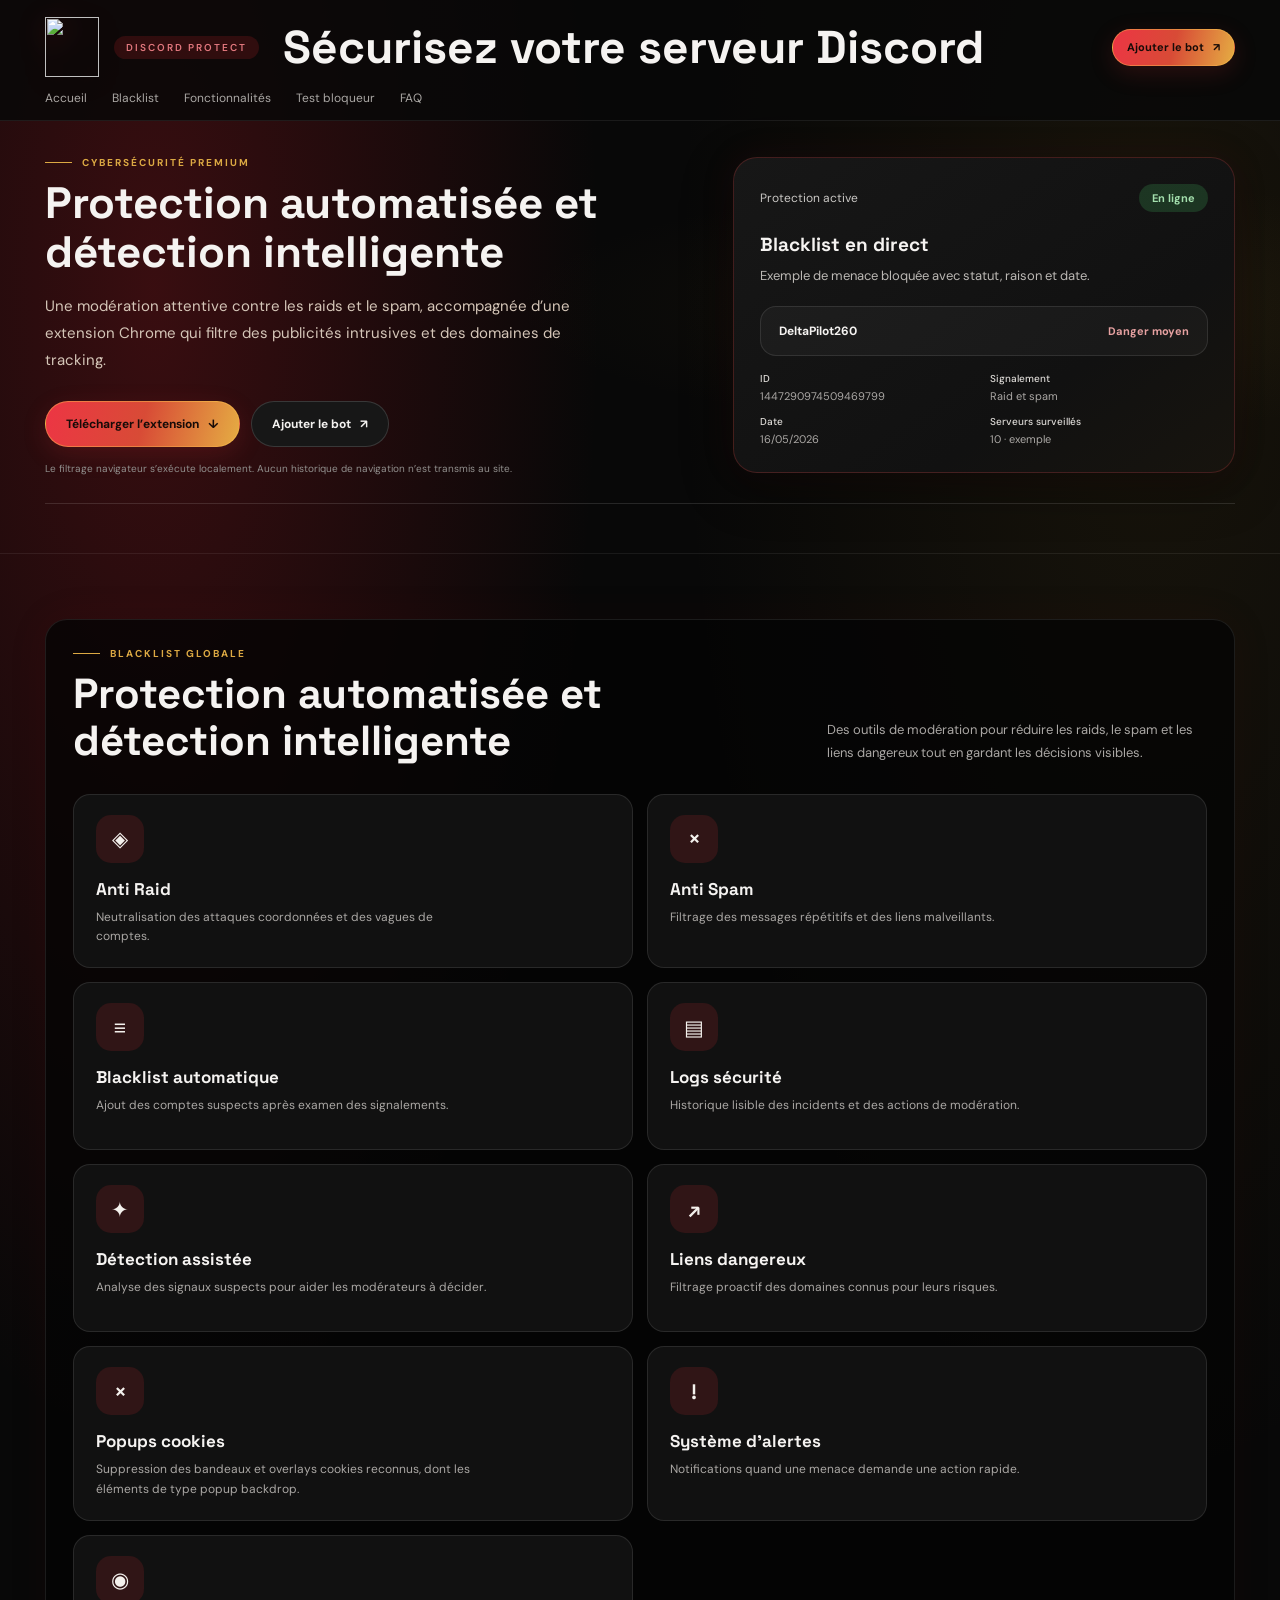
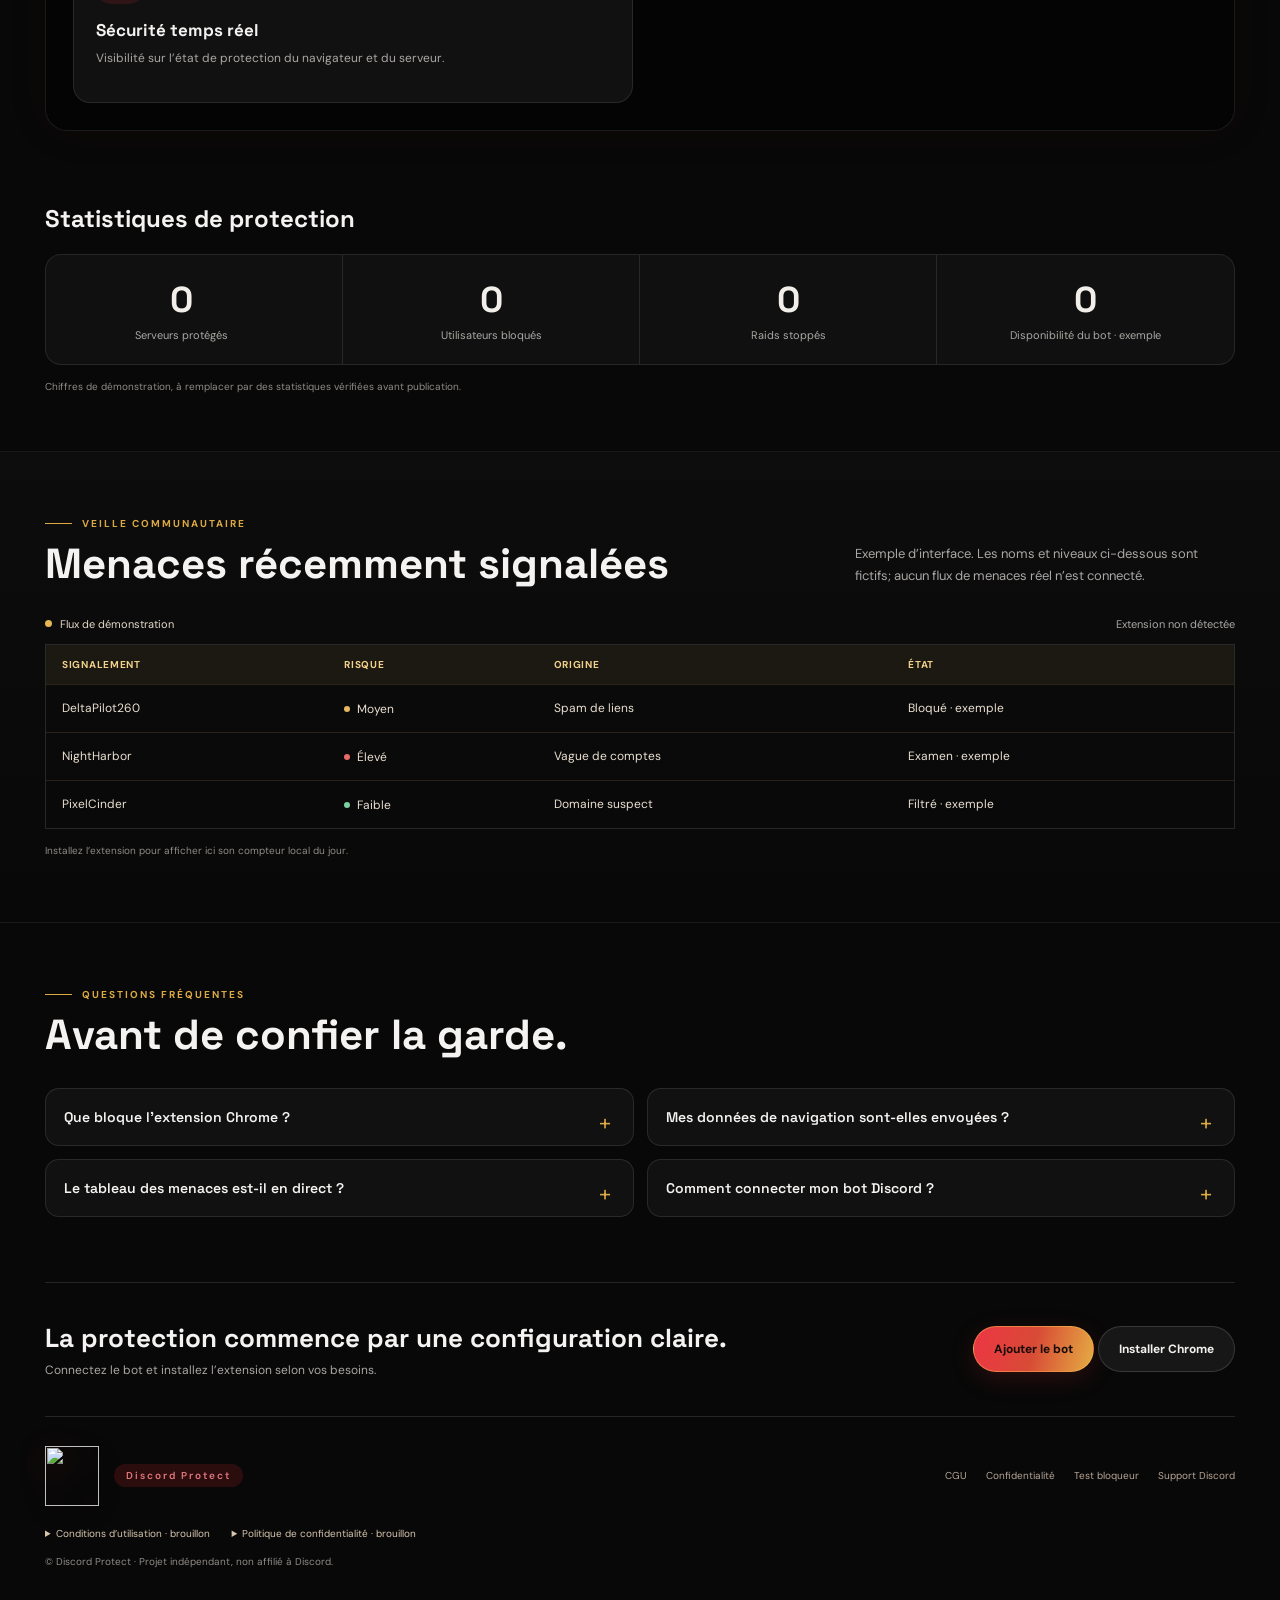
==== commit 59ad26b5: "Update print statement from 'Hello' to 'Goodbye'" ====
--- a/index.html
+++ b/index.html
@@ -1,197 +1,321 @@
-<!DOCTYPE html>
+<!doctype html>
 <html lang="fr">
-  <head>
-    <meta charset="UTF-8" />
-    <meta name="viewport" content="width=device-width, initial-scale=1.0" />
-    <title>Discord Protect — Sécurisez votre serveur Discord</title>
-    <link rel="stylesheet" href="styles.css" />
-  <meta name="description" content="Système avancé de blacklist, anti-raid et protection automatique pour défendre votre communauté contre les utilisateurs dangereux, raids et bots malveillants.">
-
-    <!-- Embed Discord -->
-    <meta property="og:title" content="Discord Protect — Sécurisez votre serveur Discord">
-
-    <meta property="og:description" content="Système avancé de blacklist, anti-raid et protection automatique pour défendre votre communauté contre les utilisateurs dangereux, raids et bots malveillants.">
-
-    <meta property="og:image" content="https://github.com/bot471912-dot/discordProtect/raw/refs/heads/main/icone">
-
-    <meta property="og:url" content="https://bot471912-dot.github.io/discordProtect/">
-
-    <meta property="og:type" content="website">
-
-    <meta name="theme-color" content="#5865F2">
-
-  </head>
-  <body>
-    <div class="page-loader" id="page-loader">
-      <div class="loader-box">
-        <div class="loader-effect"></div>
-        <img src="https://github.com/bot471912-dot/discordProtect/raw/refs/heads/main/icone" alt="Bot logo" class="loader-logo" />
-        <div class="loader-copy">
-          <span class="loader-text">Chargement<span class="loader-dots">...</span></span>
-          <span class="loader-subtitle">Initialisation des assets</span>
-        </div>
-        <span class="loader-spinner"></span>
-      </div>
-    </div>
-    <div class="page-shell">
-      <header class="site-header">
-        <div class="brand">
-          <div class="logo"><img src="https://github.com/bot471912-dot/discordProtect/raw/refs/heads/main/icone" alt="Bot icon" class="bot-logo" /></div>
-          <div>
-            <p class="eyebrow">Discord Protect</p>
-            <h1>Sécurisez votre serveur Discord</h1>
-          </div>
-        </div>
-        <nav class="nav-links">
-          <a href="index.html">Accueil</a>
-          <a href="blacklist.html" class="active">Blacklist</a>
-          <a href="#features">Fonctionnalités</a>
-          <a href="#faq">FAQ</a>
-        </nav>
-      </header>
-
-      <main>
-        <section class="hero">
-          <div class="hero-copy">
-            <span class="badge">Cybersécurité premium</span>
-            <h2>Discord Protect — Sécurisez votre serveur Discord</h2>
-            <p>Système avancé de blacklist, anti-raid et protection automatique pour défendre votre communauté contre les utilisateurs dangereux, raids et bots malveillants.</p>
-            <div class="hero-actions">
-              <a href="https://discord.com/oauth2/authorize?client_id=1486067182499790958&scope=applications.commands%20bot&permissions=8&redirect_uri=https%3A%2F%2Fbot471912-dot.github.io%2FdiscordProtect%2Findex&response_type=code" class="button button-primary">Ajouter le Bot</a>
-              <a href="https://discord.gg/YDreV5cxR8" class="button button-secondary">Support Discord</a>
-            </div>
-          </div>
-          <div class="hero-panel">
-            <div class="panel-header">
-              <span>Protection active</span>
-              <span class="status online">En ligne</span>
-            </div>
-            <div class="panel-card">
-              <h3>Blacklist en direct</h3>
-              <p>Liste des menaces blockées avec statut danger, raison et date.</p>
-              <div class="panel-entry">
-                <span class="entry-name">DeltaPilot260</span>
-                <span class="entry-status warning">Danger moyen</span>
-              </div>
-              <div class="panel-footer">
-                <span>ID: 1447290974509469799</span>
-                <span>Raid et spam</span>
-                <span>16/05/2026</span>
-                <span>Serveurs surveillés:10</span>
-              </div>
-            </div>
-          </div>
-        </section>
-
-        <section id="features" class="section glass-section">
-          <div class="section-header">
-            <p class="eyebrow">Blacklist globale</p>
-            <h2>Protection automatisée et détection intelligente</h2>
-            <p>Gardez votre serveur invulnérable avec un système de défense qui bloque instantanément les raids, les bots malveillants et les utilisateurs à risque.</p>
-          </div>
-          <div class="feature-grid">
-            <article class="feature-card">
-              <div class="feature-icon"><img src="https://img.icons8.com/ios-filled/50/ffffff/shield.png" alt="Anti Raid" class="feature-icon-img" /></div>
-              <h3>Anti Raid</h3>
-              <p>Neutralisation instantanée des attaques coordonnées.</p>
-            </article>
-            <article class="feature-card">
-              <div class="feature-icon"><img src="https://img.icons8.com/ios-filled/50/ffffff/cancel.png" alt="Anti Spam" class="feature-icon-img" /></div>
-              <h3>Anti Spam</h3>
-              <p>Filtrage intelligent des messages et liens malveillants.</p>
-            </article>
-            <article class="feature-card">
-              <div class="feature-icon"><img src="https://img.icons8.com/ios-filled/50/ffffff/stack.png" alt="Blacklist automatique" class="feature-icon-img" /></div>
-              <h3>Blacklist automatique</h3>
-              <p>Ajout dynamique des comptes suspects en temps réel.</p>
-            </article>
-            <article class="feature-card">
-              <div class="feature-icon"><img src="https://img.icons8.com/ios-filled/50/ffffff/combo-chart.png" alt="Logs sécurité" class="feature-icon-img" /></div>
-              <h3>Logs sécurité</h3>
-              <p>Historique complet des incidents et actions prises.</p>
-            </article>
-            <article class="feature-card">
-              <div class="feature-icon"><img src="https://img.icons8.com/ios-filled/50/ffffff/artificial-intelligence.png" alt="Détection IA" class="feature-icon-img" /></div>
-              <h3>Détection IA</h3>
-              <p>Analyse comportementale avancée des menaces.</p>
-            </article>
-            <article class="feature-card">
-              <div class="feature-icon"><img src="https://img.icons8.com/ios-filled/50/ffffff/link.png" alt="Liens dangereux" class="feature-icon-img" /></div>
-              <h3>Liens dangereux</h3>
-              <p>Blocage proactif des URLs malveillantes.</p>
-            </article>
-            <article class="feature-card">
-              <div class="feature-icon"><img src="https://img.icons8.com/ios-filled/50/ffffff/alarm.png" alt="Système d'alertes" class="feature-icon-img" /></div>
-              <h3>Système d'alertes</h3>
-              <p>Notifications immédiates pour chaque menace détectée.</p>
-            </article>
-            <article class="feature-card">
-              <div class="feature-icon"><img src="https://img.icons8.com/ios-filled/50/ffffff/clock.png" alt="Sécurité temps réel" class="feature-icon-img" /></div>
-              <h3>Sécurité temps réel</h3>
-              <p>Synchronisation globale active 24/7.</p>
-            </article>
-          </div>
-        </section>
-
-        <section id="stats" class="section stats-section">
-          <div class="stat-card">
-            <p class="stat-value">10</p>
-            <p class="stat-label">Serveurs protégés</p>
-          </div>
-          <div class="stat-card">
-            <p class="stat-value">45</p>
-            <p class="stat-label">Utilisateurs bloqués</p>
-          </div>
-          <div class="stat-card">
-            <p class="stat-value">17</p>
-            <p class="stat-label">Raids stoppés jusqu'à maintenant</p>
-          </div>
-          <div class="stat-card">
-            <p class="stat-value">89%</p>
-            <p class="stat-label">Disponibilité du bot</p>
-          </div>
-        </section>
-
-        <section id="faq" class="section glass-section faq-section">
-          <div class="section-header">
-            <p class="eyebrow">FAQ</p>
-            <h2>Questions fréquentes</h2>
-          </div>
-          <div class="faq-grid">
-            <article class="faq-card">
-              <h3>Comment fonctionne la blacklist ?</h3>
-              <p>Discord Protect analyse les comportements suspects, signatures de raid et historiques pour isoler automatiquement les menaces.</p>
-            </article>
-            <article class="faq-card">
-              <h3>Le bot est-il sécurisé ?</h3>
-              <p>Oui. Il utilise des protocoles modernes, chiffrement des données et permissions strictes.</p>
-            </article>
-            <article class="faq-card">
-              <h3>Comment ajouter Protect Bot ?</h3>
-              <p>Cliquez sur Ajouter le Bot, autorisez les permissions de sécurité et laissez le système s'occuper du reste.</p>
-            </article>
-            <article class="faq-card">
-              <h3>Peut-on signaler un utilisateur ?</h3>
-              <p>Oui. Les rapports utilisateurs améliorent la blacklist globale en continu.</p>
-            </article>
-          </div>
-        </section>
-      </main>
-
-      <footer class="site-footer" id="support">
-        <div>
-          <p class="footer-brand">Discord Protect</p>
-          <p>Protection blacklist haut de gamme pour votre serveur Discord.</p>
-        </div>
-        <div class="footer-links">
-          <a href="#">Discord Support</a>
-          <a href="#">Documentation</a>
-          <a href="#">GitHub</a>
-          <a href="./Conditions d'utilisation.html">Conditions d'utilisation</a>
-          <a href="./Politique de Confidentialité.html">Politique de Confidentialité</a>
-        </div>
-      </footer>
-    </div>
-    <script src="scripts.js"></script>
-  </body>
+<head>
+	<meta charset="utf-8">
+	<meta name="viewport" content="width=device-width, initial-scale=1">
+	<meta name="theme-color" content="#25070b">
+	<meta name="description" content="Discord Protect aide à protéger les serveurs Discord et filtre les publicités et domaines de tracking dans Chrome.">
+	<link rel="icon" type="image/png" href="extension/assets/discord-protect-logo.png">
+	<meta property="og:image" content="https://bot471912-dot.github.io/discordProtect/extension/assets/discord-protect-logo.png">
+	<title>Discord Protect | La sécurité, sans angle mort</title>
+	<link rel="preconnect" href="https://fonts.googleapis.com">
+	<link rel="preconnect" href="https://fonts.gstatic.com" crossorigin>
+	<link href="https://fonts.googleapis.com/css2?family=DM+Sans:wght@400;500;600;700&family=Space+Grotesk:wght@500;600;700&display=swap" rel="stylesheet">
+	<script src="https://cdn.tailwindcss.com"></script>
+	<script>
+		tailwind.config = { theme: { extend: { fontFamily: { display: ['Space Grotesk', 'sans-serif'], body: ['DM Sans', 'sans-serif'] } } } };
+	</script>
+	<style>
+		:root {
+			color-scheme: dark;
+			--ink: #080808;
+			--ink-soft: #141414;
+			--red: #c82d35;
+			--gold: #dca943;
+			--gold-light: #f2d28b;
+			--paper: #f5f3f1;
+			--muted: #aaa7a4;
+			--line: rgba(255, 255, 255, .12);
+			font-family: "DM Sans", sans-serif;
+			background: var(--ink);
+			color: var(--paper);
+			font-synthesis: none;
+			scroll-behavior: smooth;
+		}
+		* { box-sizing: border-box; }
+		body { margin: 0; min-width: 320px; background: var(--ink); }
+		a { color: inherit; }
+		button, a { -webkit-tap-highlight-color: transparent; }
+		:focus-visible { outline: 2px solid var(--gold-light); outline-offset: 4px; }
+		.site-shell { overflow: hidden; background: radial-gradient(ellipse at 12% 9%, rgba(151, 24, 32, .34), transparent 28%), radial-gradient(ellipse at 90% 9%, rgba(125, 97, 31, .14), transparent 29%), var(--ink); }
+		.wrap { width: min(1190px, calc(100% - 48px)); margin-inline: auto; }
+		.topbar { position: relative; z-index: 2; border-bottom: 1px solid rgba(255,255,255,.08); background: rgba(8, 8, 8, .84); }
+		.topbar-inner { display: grid; grid-template-columns: auto minmax(0, 1fr) auto; grid-template-areas: "brand title action" "nav nav nav"; align-items: center; gap: 13px 24px; padding-block: 17px 14px; }
+		.brand { grid-area: brand; display: inline-flex; align-items: center; gap: 15px; text-decoration: none; min-width: 0; }
+		.brand img { width: 54px; height: 60px; flex: 0 0 auto; padding: 0; border-radius: 0; background: transparent; object-fit: contain; filter: drop-shadow(0 5px 14px rgba(197, 34, 43, .22)); }
+		.brand-copy { display: block; min-width: 0; }
+		.brand-name { display: inline-block; padding: 5px 12px; border-radius: 20px; background: rgba(164, 31, 38, .23); color: #e2787e; font: 600 10px "DM Sans", sans-serif; letter-spacing: 2px; }
+		.brand-caption { display: none; }
+		.site-title { grid-area: title; max-width: 710px; margin: 0; color: #f5f3f1; font: 700 46px/1.06 "Space Grotesk", sans-serif; }
+		.nav-links { grid-area: nav; display: flex; align-items: center; gap: 25px; color: #aaa7a4; font-size: 12px; }
+		.nav-links a { text-decoration: none; transition: color .18s ease; }
+		.nav-links a:hover { color: var(--gold-light); }
+		.topbar-inner > .button { grid-area: action; }
+		.button { min-height: 46px; display: inline-flex; align-items: center; justify-content: center; gap: 9px; padding: 0 20px; border: 1px solid rgba(250, 188, 79, .48); border-radius: 24px; background: linear-gradient(105deg, #ed3544, #d84b36 50%, #e5ad43); color: #170b08; font-size: 12px; font-weight: 700; text-decoration: none; box-shadow: 0 7px 24px rgba(211, 50, 53, .17); transition: box-shadow .2s ease, transform .2s ease, background .2s ease; }
+		.button:hover { transform: translateY(-1px); box-shadow: 0 0 25px rgba(229, 93, 62, .32); }
+		.button.secondary { border-color: rgba(255,255,255,.14); background: #171717; color: #f3f1ef; box-shadow: none; }
+		.button.small { min-height: 37px; padding-inline: 14px; font-size: 11px; }
+		.button[aria-disabled="true"] { opacity: .74; }
+		.hero { position: relative; padding: 35px 0 49px; }
+		.hero::before { position: absolute; inset: 0; content: ""; pointer-events: none; background: radial-gradient(ellipse at 82% 43%, rgba(114, 89, 30, .10), transparent 36%); }
+		.hero-grid { position: relative; display: grid; grid-template-columns: minmax(0, 1.12fr) minmax(320px, .88fr); align-items: center; gap: 48px; }
+		.eyebrow { display: flex; align-items: center; gap: 10px; color: var(--gold); font-size: 10px; font-weight: 700; letter-spacing: 2px; }
+		.eyebrow::before { width: 27px; height: 1px; background: var(--gold); content: ""; }
+		h1, h2, h3, p { margin-top: 0; }
+		h1, h2, h3 { font-family: "Space Grotesk", sans-serif; }
+		.hero h2 { max-width: 620px; margin: 0 0 15px; font-size: clamp(33px, 4vw, 44px); line-height: 1.12; font-weight: 700; }
+		.hero-copy { max-width: 565px; color: #d5c6b8; font-size: 15px; line-height: 1.8; }
+		.hero-actions { display: flex; flex-wrap: wrap; gap: 11px; margin-top: 27px; }
+		.hero-note { margin: 15px 0 0; color: #92908e; font-size: 10px; }
+		.hero-visual { position: relative; padding: 26px; border: 1px solid rgba(174, 56, 56, .31); border-radius: 24px; background: linear-gradient(145deg, #171717, #111 68%, #17140e); box-shadow: 0 14px 50px rgba(0,0,0,.4), 0 0 34px rgba(118,26,31,.12); }
+		.hero-status-row { display: flex; justify-content: space-between; align-items: center; gap: 14px; margin-bottom: 20px; color: #c9c7c4; font-size: 12px; }
+		.online-pill { padding: 7px 13px; border-radius: 18px; background: rgba(56, 145, 77, .28); color: #a4e0ae; font-size: 11px; font-weight: 700; }
+		.hero-visual h3 { margin: 0 0 8px; font-size: 19px; }
+		.blacklist-description { margin: 0 0 20px; color: #bbb8b4; font-size: 13px; line-height: 1.65; }
+		.hero-threat { display: flex; justify-content: space-between; align-items: center; gap: 15px; padding: 16px 18px; border: 1px solid rgba(255,255,255,.10); border-radius: 16px; background: rgba(255,255,255,.035); font-size: 12px; font-weight: 700; }
+		.hero-threat strong { color: #e6a1a1; font-size: 11px; text-align: right; }
+		.hero-meta { display: grid; grid-template-columns: repeat(2, minmax(0,1fr)); gap: 12px; margin-top: 16px; color: #aaa7a4; font-size: 11px; }
+		.hero-meta span { overflow-wrap: anywhere; }
+		.hero-meta strong { display: block; margin-bottom: 4px; color: #dedbd7; font-size: 10px; font-weight: 500; }
+		.hero-rule { margin-top: 28px; border-top: 1px solid var(--line); }
+		.section { padding: 65px 0; border-top: 1px solid rgba(255,255,255,.07); }
+		.section-heading { display: flex; justify-content: space-between; align-items: end; gap: 28px; margin-bottom: 30px; }
+		.section-heading h2 { max-width: 700px; margin: 9px 0 0; font-size: clamp(29px, 4vw, 42px); line-height: 1.12; }
+		.section-heading > p { max-width: 380px; margin: 0; color: var(--muted); font-size: 13px; line-height: 1.7; }
+		.feature-frame { padding: 27px; border: 1px solid rgba(255,255,255,.09); border-radius: 22px; background: rgba(5,5,5,.78); box-shadow: 0 0 42px rgba(116,22,28,.08); }
+		.feature-grid { display: grid; grid-template-columns: repeat(2, minmax(0, 1fr)); gap: 14px; }
+		.feature { min-height: 168px; padding: 20px 22px; border: 1px solid rgba(255,255,255,.10); border-radius: 17px; background: #111; transition: border-color .2s ease, background .2s ease, transform .2s ease; }
+		.feature:hover { transform: translateY(-2px); border-color: rgba(218,169,67,.32); background: #151313; }
+		.feature-icon { width: 48px; height: 48px; display: grid; place-items: center; margin-bottom: 15px; border-radius: 15px; background: rgba(171,35,43,.20); color: #f4f1ed; font: 600 21px "Space Grotesk", sans-serif; }
+		.feature h3 { margin: 0 0 8px; font-size: 17px; }
+		.feature p { max-width: 390px; margin: 0; color: var(--muted); font-size: 12px; line-height: 1.65; }
+		.stats-band { position: relative; padding: 7px 0 58px; }
+		.stats-grid { display: grid; grid-template-columns: repeat(4, minmax(0, 1fr)); overflow: hidden; border: 1px solid rgba(255,255,255,.09); border-radius: 16px; background: #101010; }
+		.stat { padding: 22px 26px; border-right: 1px solid rgba(255,255,255,.10); text-align: center; }
+		.stat:first-child { padding-left: 0; }
+		.stat:last-child { border: 0; }
+		.stat strong { display: block; color: #f2eeea; font: 700 36px "Space Grotesk", sans-serif; }
+		.stat span { display: block; margin-top: 5px; color: #aaa7a4; font-size: 11px; }
+		.demo-note { margin: 15px 0 0; color: #8f8b87; font-size: 10px; }
+		.threat-section { background: linear-gradient(180deg, rgba(255,255,255,.018), transparent); }
+		.threat-toolbar { display: flex; justify-content: space-between; align-items: center; gap: 15px; margin-bottom: 13px; }
+		.feed-status { display: inline-flex; align-items: center; gap: 8px; color: #e5d9c9; font-size: 11px; }
+		.feed-status::before { width: 7px; height: 7px; border-radius: 50%; background: #e2b754; content: ""; }
+		.extension-state { color: var(--muted); font-size: 11px; }
+		.extension-state.connected { color: #80dda7; }
+		.table-wrap { overflow-x: auto; border: 1px solid var(--line); }
+		.threat-table { width: 100%; border-collapse: collapse; text-align: left; font-size: 12px; }
+		.threat-table th { padding: 13px 16px; background: rgba(229,188,99,.08); color: var(--gold-light); font-size: 10px; letter-spacing: .7px; text-transform: uppercase; }
+		.threat-table td { padding: 15px 16px; border-top: 1px solid rgba(229,188,99,.14); color: #eadfd1; white-space: nowrap; }
+		.threat-table tbody tr:hover { background: rgba(255,255,255,.025); }
+		.risk { display: inline-flex; align-items: center; gap: 7px; }
+		.risk::before { width: 6px; height: 6px; border-radius: 50%; background: #e6b85d; content: ""; }
+		.risk.high::before { background: #e86b65; }
+		.risk.low::before { background: #7ccf9f; }
+		.faq-list { display: grid; grid-template-columns: repeat(2, minmax(0,1fr)); gap: 13px; }
+		.faq-list details { padding: 0 18px; border: 1px solid rgba(255,255,255,.10); border-radius: 14px; background: #111; }
+		.faq-list summary { position: relative; padding: 19px 30px 19px 0; cursor: pointer; list-style: none; font: 600 14px "Space Grotesk", sans-serif; }
+		.faq-list summary::-webkit-details-marker { display: none; }
+		.faq-list summary::after { position: absolute; right: 4px; color: var(--gold); content: "+"; font: 400 22px "DM Sans", sans-serif; }
+		.faq-list details[open] summary::after { content: "−"; }
+		.faq-list details p { max-width: 760px; margin: -3px 0 20px; color: var(--muted); font-size: 12px; line-height: 1.75; }
+		.closing { display: flex; justify-content: space-between; align-items: center; gap: 28px; padding: 38px 0; border-block: 1px solid var(--line); }
+		.closing h2 { margin: 0; font-size: 26px; }
+		.closing p { margin: 7px 0 0; color: var(--muted); font-size: 12px; }
+		footer { padding: 29px 0 36px; color: #b6a597; font-size: 10px; }
+		.footer-top { display: flex; justify-content: space-between; align-items: center; gap: 24px; }
+		.footer-links { display: flex; flex-wrap: wrap; gap: 19px; }
+		.footer-links a { text-decoration: none; }
+		.footer-links a:hover { color: var(--gold-light); }
+		.legal-details { display: flex; flex-wrap: wrap; gap: 22px; margin-top: 21px; }
+		.legal-details details { max-width: 480px; }
+		.legal-details summary { cursor: pointer; color: #d7c5ad; }
+		.legal-details p { margin: 8px 0 0; line-height: 1.6; }
+		.toast { position: fixed; z-index: 5; right: 20px; bottom: 20px; max-width: min(360px, calc(100vw - 40px)); padding: 13px 16px; border: 1px solid var(--gold); background: #390c12; color: var(--paper); font-size: 12px; box-shadow: 0 12px 32px rgba(0,0,0,.35); }
+		.toast[hidden] { display: none; }
+		@keyframes rise-in { from { opacity: 0; transform: translateY(13px) scale(.98); } to { opacity: 1; transform: translateY(0) scale(1); } }
+		@media (max-width: 760px) {
+			.wrap { width: min(100% - 34px, 600px); }
+			.topbar-inner { grid-template-columns: minmax(0, 1fr) auto; grid-template-areas: "brand action" "title title" "nav nav"; gap: 10px 12px; padding-block: 12px; }
+			.nav-links { gap: 18px; overflow-x: auto; padding: 3px 0; }
+			.brand img { width: 46px; height: 51px; }
+			.site-title { max-width: 100%; font-size: 32px; }
+			.hero { padding: 34px 0 41px; }
+			.hero-grid { grid-template-columns: 1fr; gap: 25px; }
+			.hero h2 { max-width: 560px; font-size: 34px; }
+			.hero-copy { font-size: 14px; }
+			.hero-visual { padding: 20px; }
+			.section { padding: 61px 0; }
+			.section-heading { display: block; }
+			.section-heading > p { margin-top: 14px; }
+			.feature-frame { padding: 17px; border-radius: 17px; }
+			.feature { min-height: 160px; padding: 17px; }
+			.stats-grid { grid-template-columns: repeat(2, minmax(0, 1fr)); }
+			.stat, .stat:first-child { padding: 16px 10px; border-right: 1px solid rgba(255,255,255,.10); border-bottom: 1px solid rgba(255,255,255,.10); }
+			.stat:nth-child(2n) { border-right: 0; }
+			.stat:nth-last-child(-n+2) { border-bottom: 0; }
+			.stat strong { font-size: 30px; }
+			.faq-list { grid-template-columns: 1fr; }
+			.threat-toolbar { align-items: flex-start; flex-direction: column; }
+			.closing, .footer-top { align-items: flex-start; flex-direction: column; }
+			.closing h2 { font-size: 23px; }
+			.footer-links { gap: 14px; }
+		}
+		@media (max-width: 420px) {
+			.wrap { width: calc(100% - 28px); }
+			.brand-name { font-size: 9px; }
+			.topbar .button { min-height: 36px; padding-inline: 11px; font-size: 10px; }
+			.feature-grid { grid-template-columns: 1fr; }
+			.feature { min-height: 0; }
+			.hero-actions .button { flex: 1 1 100%; }
+			.threat-table th, .threat-table td { padding-inline: 11px; }
+		}
+		@media (prefers-reduced-motion: reduce) {
+			*, *::before, *::after { scroll-behavior: auto !important; animation-duration: .01ms !important; animation-iteration-count: 1 !important; transition-duration: .01ms !important; }
+		}
+	</style>
+</head>
+<body>
+	<div class="site-shell">
+		<header class="topbar">
+			<div class="wrap topbar-inner">
+				<a class="brand" href="#top" aria-label="Discord Protect, accueil">
+					<img src="extension/assets/discord-protect-logo.png" alt="">
+					<span class="brand-copy"><span class="brand-name">DISCORD PROTECT</span></span>
+				</a>
+				<h1 class="site-title">Sécurisez votre serveur Discord</h1>
+				<nav class="nav-links" aria-label="Navigation principale">
+					<a href="#top">Accueil</a>
+					<a href="#threats">Blacklist</a>
+					<a href="#features">Fonctionnalités</a>
+					<a href="test-bloqueur.html">Test bloqueur</a>
+					<a href="#faq">FAQ</a>
+				</nav>
+				<a class="button small configured-link" data-config="botInviteUrl" href="#connect">Ajouter le bot <span aria-hidden="true">↗</span></a>
+			</div>
+		</header>
+
+		<main id="top">
+			<section class="hero">
+				<div class="wrap">
+					<div class="hero-grid">
+						<div>
+							<p class="eyebrow">CYBERSÉCURITÉ PREMIUM</p>
+							<h2>Protection automatisée et détection intelligente</h2>
+							<p class="hero-copy">Une modération attentive contre les raids et le spam, accompagnée d’une extension Chrome qui filtre des publicités intrusives et des domaines de tracking.</p>
+							<div class="hero-actions">
+								<a class="button configured-link" data-config="extensionStoreUrl" href="#connect">Télécharger l’extension <span aria-hidden="true">↓</span></a>
+								<a class="button secondary configured-link" data-config="botInviteUrl" href="#connect">Ajouter le bot <span aria-hidden="true">↗</span></a>
+							</div>
+							<p class="hero-note">Le filtrage navigateur s’exécute localement. Aucun historique de navigation n’est transmis au site.</p>
+						</div>
+						<article class="hero-visual" aria-label="Aperçu de la blacklist">
+							<div class="hero-status-row"><span>Protection active</span><span class="online-pill">En ligne</span></div>
+							<h3>Blacklist en direct</h3>
+							<p class="blacklist-description">Exemple de menace bloquée avec statut, raison et date.</p>
+							<div class="hero-threat"><span>DeltaPilot260</span><strong>Danger moyen</strong></div>
+							<div class="hero-meta"><span><strong>ID</strong>1447290974509469799</span><span><strong>Signalement</strong>Raid et spam</span><span><strong>Date</strong>16/05/2026</span><span><strong>Serveurs surveillés</strong>10 · exemple</span></div>
+						</article>
+					</div>
+					<div class="hero-rule"></div>
+				</div>
+			</section>
+
+			<section class="section" id="features">
+				<div class="wrap">
+					<div class="feature-frame">
+						<div class="section-heading">
+							<div><p class="eyebrow">BLACKLIST GLOBALE</p><h2>Protection automatisée et détection intelligente</h2></div>
+							<p>Des outils de modération pour réduire les raids, le spam et les liens dangereux tout en gardant les décisions visibles.</p>
+						</div>
+						<div class="feature-grid">
+							<article class="feature"><span class="feature-icon" aria-hidden="true">◈</span><h3>Anti Raid</h3><p>Neutralisation des attaques coordonnées et des vagues de comptes.</p></article>
+							<article class="feature"><span class="feature-icon" aria-hidden="true">×</span><h3>Anti Spam</h3><p>Filtrage des messages répétitifs et des liens malveillants.</p></article>
+							<article class="feature"><span class="feature-icon" aria-hidden="true">≡</span><h3>Blacklist automatique</h3><p>Ajout des comptes suspects après examen des signalements.</p></article>
+							<article class="feature"><span class="feature-icon" aria-hidden="true">▤</span><h3>Logs sécurité</h3><p>Historique lisible des incidents et des actions de modération.</p></article>
+							<article class="feature"><span class="feature-icon" aria-hidden="true">✦</span><h3>Détection assistée</h3><p>Analyse des signaux suspects pour aider les modérateurs à décider.</p></article>
+							<article class="feature"><span class="feature-icon" aria-hidden="true">↗</span><h3>Liens dangereux</h3><p>Filtrage proactif des domaines connus pour leurs risques.</p></article>
+							<article class="feature"><span class="feature-icon" aria-hidden="true">×</span><h3>Popups cookies</h3><p>Suppression des bandeaux et overlays cookies reconnus, dont les éléments de type popup backdrop.</p></article>
+							<article class="feature"><span class="feature-icon" aria-hidden="true">!</span><h3>Système d’alertes</h3><p>Notifications quand une menace demande une action rapide.</p></article>
+							<article class="feature"><span class="feature-icon" aria-hidden="true">◉</span><h3>Sécurité temps réel</h3><p>Visibilité sur l’état de protection du navigateur et du serveur.</p></article>
+						</div>
+					</div>
+				</div>
+			</section>
+
+			<section class="stats-band" aria-labelledby="stats-title">
+				<div class="wrap">
+					<h2 class="sr-only" id="stats-title">Statistiques de protection</h2>
+					<div class="stats-grid">
+						<div class="stat"><strong data-count="10">0</strong><span>Serveurs protégés</span></div>
+						<div class="stat"><strong data-count="45">0</strong><span>Utilisateurs bloqués</span></div>
+						<div class="stat"><strong data-count="17">0</strong><span>Raids stoppés</span></div>
+						<div class="stat"><strong data-count="89" data-suffix="%">0</strong><span>Disponibilité du bot · exemple</span></div>
+					</div>
+					<p class="demo-note">Chiffres de démonstration, à remplacer par des statistiques vérifiées avant publication.</p>
+				</div>
+			</section>
+
+			<section class="section threat-section" id="threats">
+				<div class="wrap">
+					<div class="section-heading">
+						<div><p class="eyebrow">VEILLE COMMUNAUTAIRE</p><h2>Menaces récemment signalées</h2></div>
+						<p>Exemple d’interface. Les noms et niveaux ci-dessous sont fictifs; aucun flux de menaces réel n’est connecté.</p>
+					</div>
+					<div class="threat-toolbar">
+						<span class="feed-status">Flux de démonstration</span>
+						<span class="extension-state" id="extension-state" role="status" aria-live="polite">Extension non détectée</span>
+					</div>
+					<div class="table-wrap">
+						<table class="threat-table">
+							<thead><tr><th>Signalement</th><th>Risque</th><th>Origine</th><th>État</th></tr></thead>
+							<tbody>
+								<tr><td>DeltaPilot260</td><td><span class="risk">Moyen</span></td><td>Spam de liens</td><td>Bloqué · exemple</td></tr>
+								<tr><td>NightHarbor</td><td><span class="risk high">Élevé</span></td><td>Vague de comptes</td><td>Examen · exemple</td></tr>
+								<tr><td>PixelCinder</td><td><span class="risk low">Faible</span></td><td>Domaine suspect</td><td>Filtré · exemple</td></tr>
+							</tbody>
+						</table>
+					</div>
+					<p class="demo-note" id="extension-count">Installez l’extension pour afficher ici son compteur local du jour.</p>
+				</div>
+			</section>
+
+			<section class="section" id="faq">
+				<div class="wrap">
+					<div class="section-heading"><div><p class="eyebrow">QUESTIONS FRÉQUENTES</p><h2>Avant de confier la garde.</h2></div></div>
+					<div class="faq-list">
+						<details><summary>Que bloque l’extension Chrome ?</summary><p>La version fournie bloque quelques domaines publicitaires et de tracking via les règles réseau de Chrome, retire certains emplacements publicitaires et masque les popups de cookies reconnus, y compris leur backdrop. Elle ne supprime pas les cookies déjà enregistrés et ne modifie pas le choix de consentement sur le site.</p></details>
+						<details><summary>Mes données de navigation sont-elles envoyées ?</summary><p>Non, le code fourni conserve son compteur dans le stockage local de l’extension. Le site échange uniquement un signal de présence, l’état des protections et ce compteur avec une extension active sur cette page.</p></details>
+						<details><summary>Le tableau des menaces est-il en direct ?</summary><p>Non. Il s’agit de données d’exemple. Un flux réel exige un service backend, des règles de modération, une politique de confidentialité et une protection contre l’exposition de données personnelles.</p></details>
+						<details><summary>Comment connecter mon bot Discord ?</summary><p>Renseignez l’URL d’invitation OAuth2 de votre application dans la configuration de <code>script.js</code>. Vérifiez les permissions demandées avant de partager le lien.</p></details>
+					</div>
+				</div>
+			</section>
+
+			<section class="wrap closing" id="connect">
+				<div><h2>La protection commence par une configuration claire.</h2><p>Connectez le bot et installez l’extension selon vos besoins.</p></div>
+				<div class="flex flex-wrap gap-2">
+					<a class="button configured-link" data-config="botInviteUrl" href="#connect">Ajouter le bot</a>
+					<a class="button secondary configured-link" data-config="extensionStoreUrl" href="#connect">Installer Chrome</a>
+				</div>
+			</section>
+		</main>
+
+		<footer class="wrap">
+			<div class="footer-top">
+				<a class="brand" href="#top"><img src="extension/assets/discord-protect-logo.png" alt=""><span class="brand-name">Discord Protect</span></a>
+				<nav class="footer-links" aria-label="Liens légaux et support">
+					<a href="#terms">CGU</a><a href="#privacy">Confidentialité</a><a href="test-bloqueur.html">Test bloqueur</a><a class="configured-link" data-config="supportInviteUrl" href="#connect">Support Discord</a>
+				</nav>
+			</div>
+			<div class="legal-details">
+				<details id="terms"><summary>Conditions d’utilisation · brouillon</summary><p>Ajoutez ici les conditions applicables à votre bot et à votre extension, notamment les limites de service, les règles d’utilisation et les coordonnées de l’éditeur avant toute mise en ligne.</p></details>
+				<details id="privacy"><summary>Politique de confidentialité · brouillon</summary><p>Document à compléter avec les données réellement collectées par votre bot, leur finalité, leur durée de conservation, vos sous-traitants et les modalités d’exercice des droits.</p></details>
+			</div>
+			<p class="demo-note">© <span id="year"></span> Discord Protect · Projet indépendant, non affilié à Discord.</p>
+		</footer>
+	</div>
+	<div class="toast" id="toast" role="status" aria-live="polite" hidden></div>
+	<script src="script.js" defer></script>
+</body>
 </html>
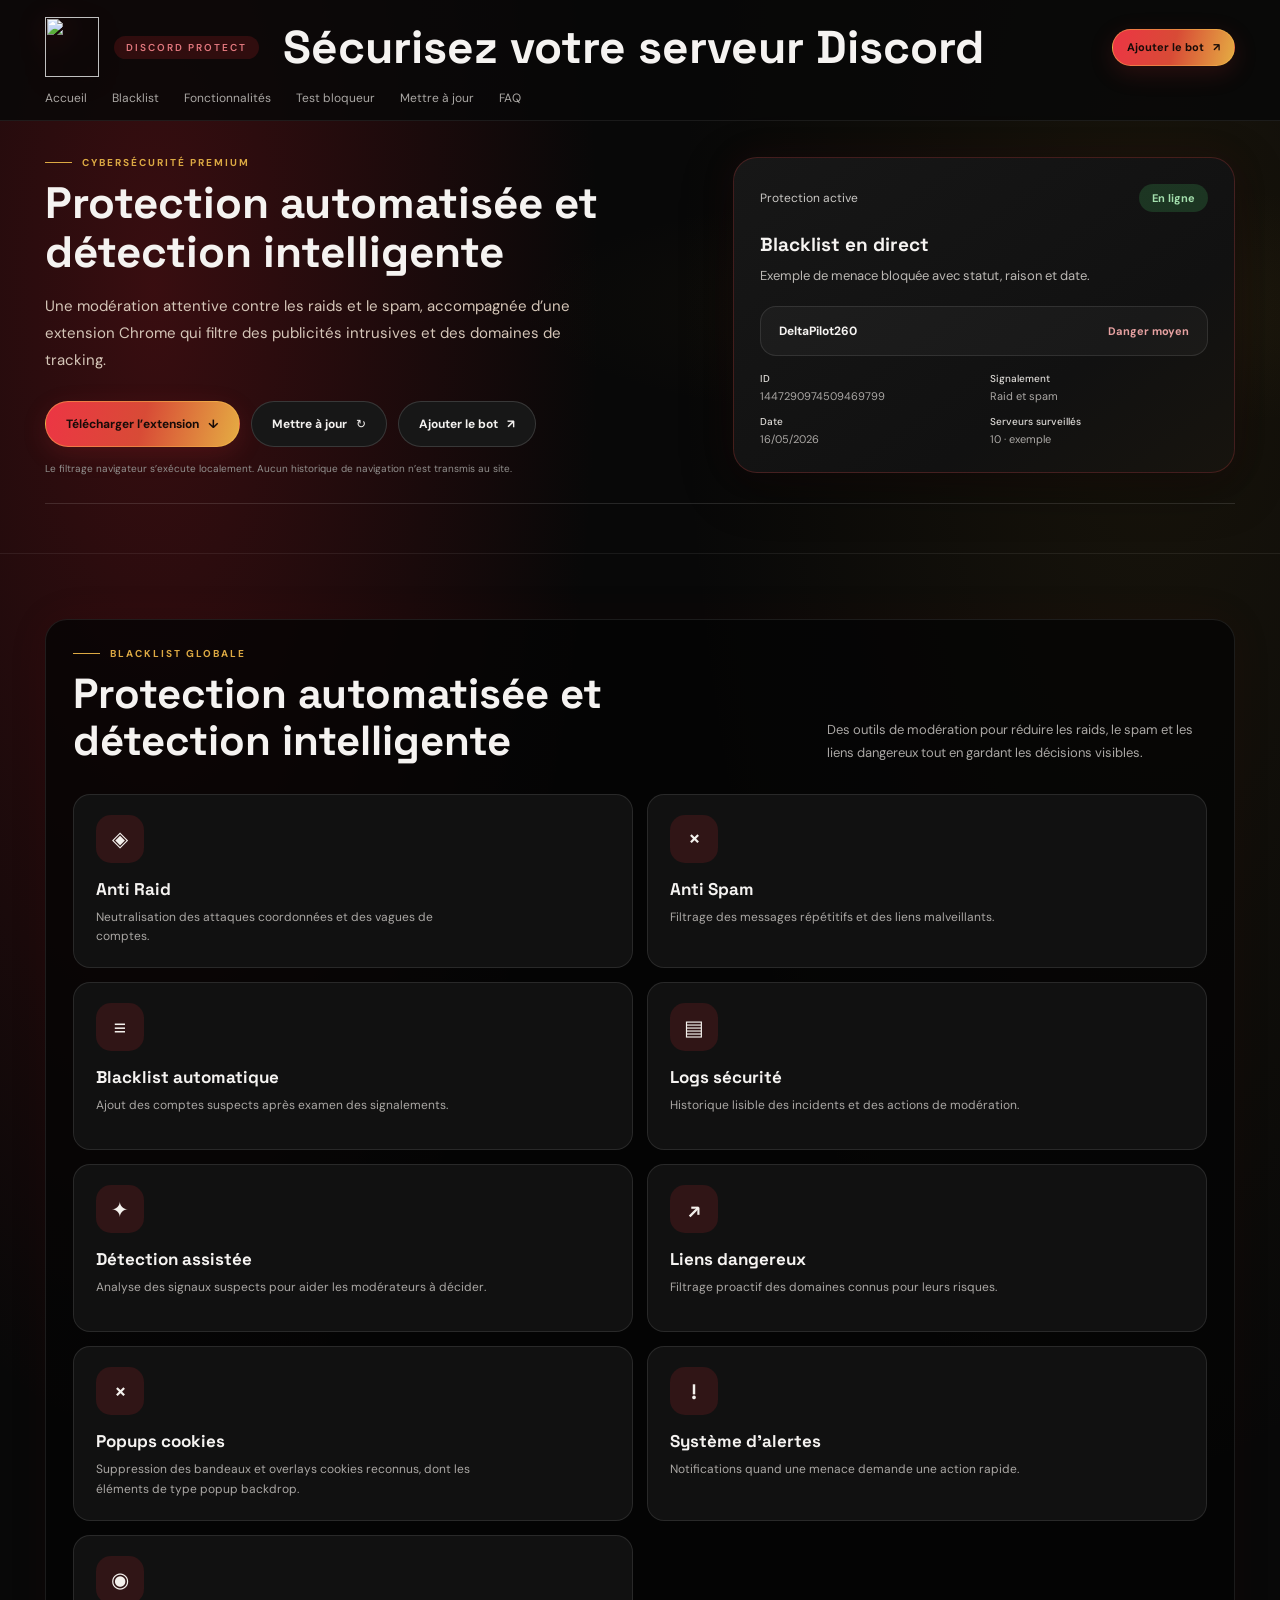
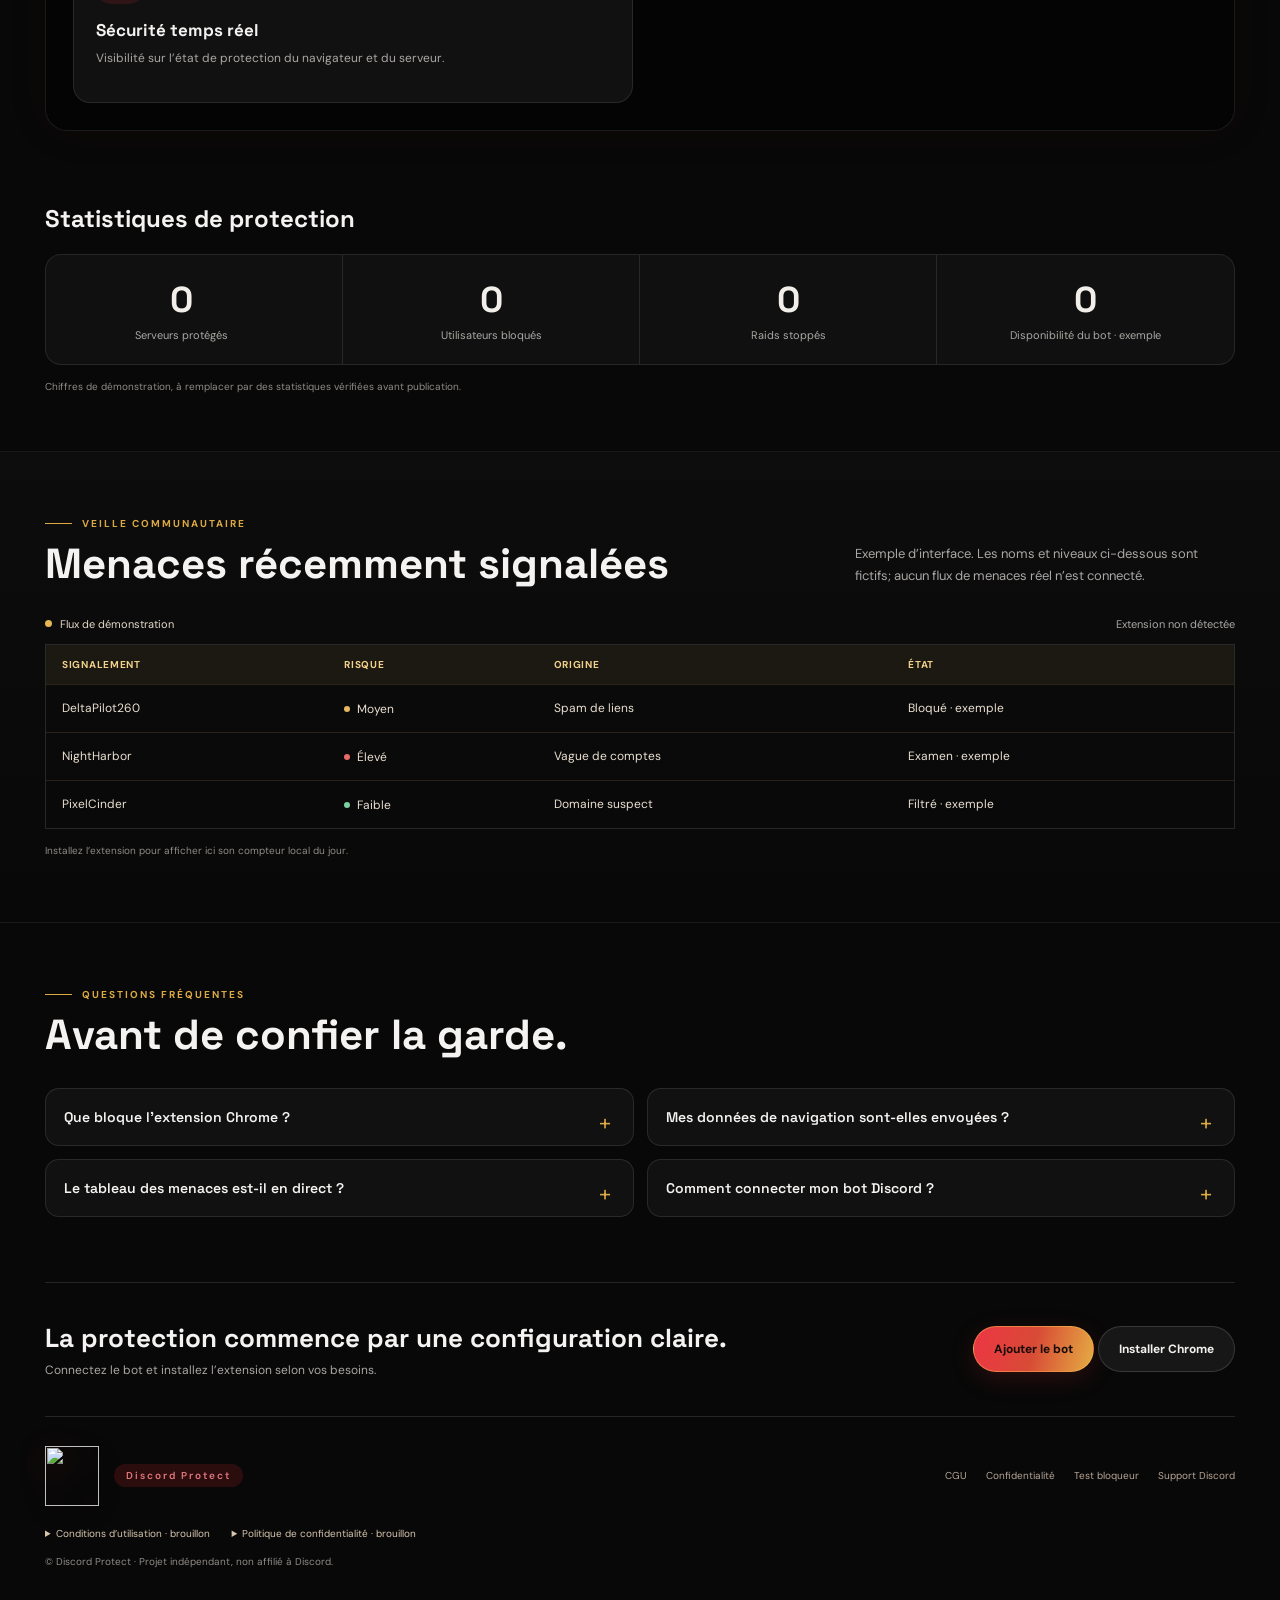
==== commit 7d8529b6: "Update index.html" ====
--- a/index.html
+++ b/index.html
@@ -5,8 +5,8 @@
 	<meta name="viewport" content="width=device-width, initial-scale=1">
 	<meta name="theme-color" content="#25070b">
 	<meta name="description" content="Discord Protect aide à protéger les serveurs Discord et filtre les publicités et domaines de tracking dans Chrome.">
-	<link rel="icon" type="image/png" href="extension/assets/discord-protect-logo.png">
-	<meta property="og:image" content="https://bot471912-dot.github.io/discordProtect/extension/assets/discord-protect-logo.png">
+	<link rel="icon" type="image/png" href="https://github.com/bot471912-dot/discordProtect/raw/refs/heads/main/icone.png">
+	<meta property="og:image" content="https://github.com/bot471912-dot/discordProtect/raw/refs/heads/main/icone">
 	<title>Discord Protect | La sécurité, sans angle mort</title>
 	<link rel="preconnect" href="https://fonts.googleapis.com">
 	<link rel="preconnect" href="https://fonts.gstatic.com" crossorigin>
@@ -189,6 +189,7 @@
 					<a href="#threats">Blacklist</a>
 					<a href="#features">Fonctionnalités</a>
 					<a href="test-bloqueur.html">Test bloqueur</a>
+					<a href="update.html">Mettre à jour</a>
 					<a href="#faq">FAQ</a>
 				</nav>
 				<a class="button small configured-link" data-config="botInviteUrl" href="#connect">Ajouter le bot <span aria-hidden="true">↗</span></a>
@@ -205,6 +206,7 @@
 							<p class="hero-copy">Une modération attentive contre les raids et le spam, accompagnée d’une extension Chrome qui filtre des publicités intrusives et des domaines de tracking.</p>
 							<div class="hero-actions">
 								<a class="button configured-link" data-config="extensionStoreUrl" href="#connect">Télécharger l’extension <span aria-hidden="true">↓</span></a>
+								<a class="button secondary" href="update.html">Mettre à jour <span aria-hidden="true">↻</span></a>
 								<a class="button secondary configured-link" data-config="botInviteUrl" href="#connect">Ajouter le bot <span aria-hidden="true">↗</span></a>
 							</div>
 							<p class="hero-note">Le filtrage navigateur s’exécute localement. Aucun historique de navigation n’est transmis au site.</p>
